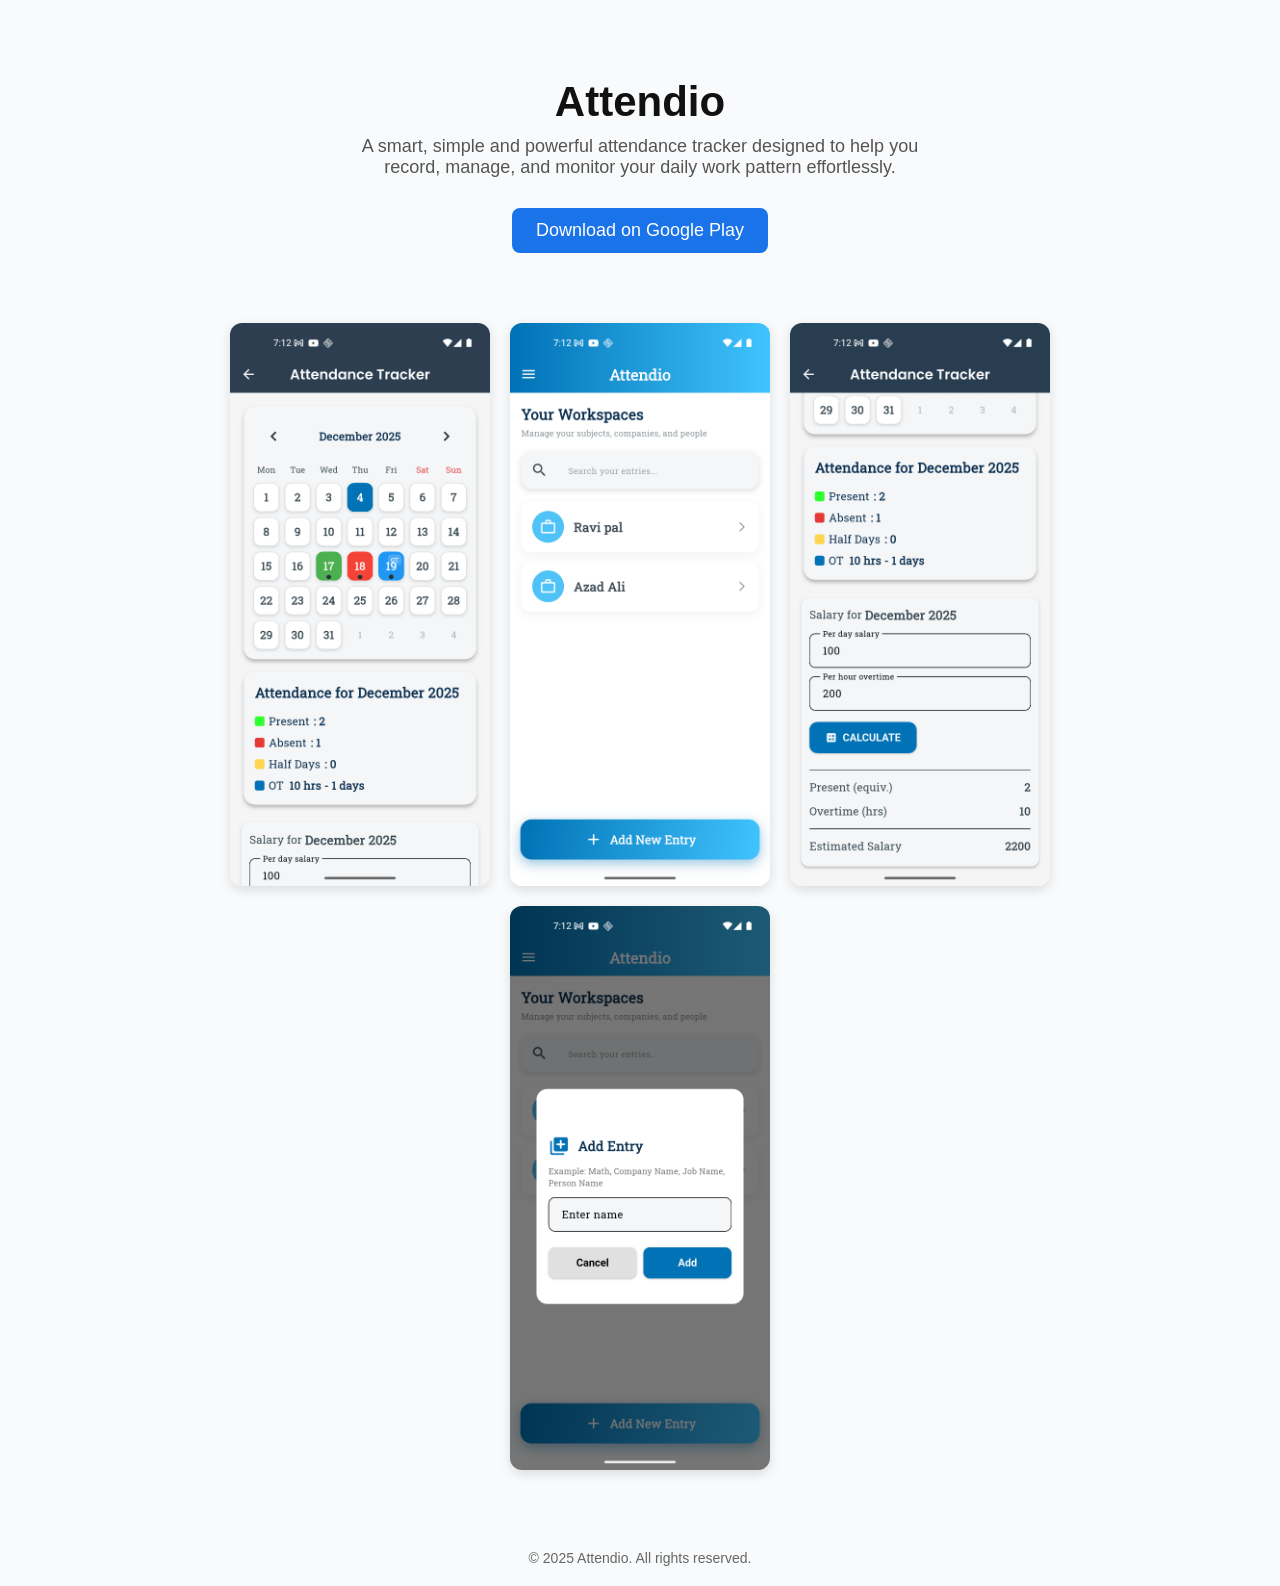
==== index.html @ 4707f64a "changes" ====
<!DOCTYPE html>
<html lang="en">
<head>
    <meta charset="UTF-8" />
    <meta name="viewport" content="width=device-width, initial-scale=1.0" />
    <title>Attendio – Attendance Tracker App</title>
    
    <style>
        body {
            margin: 0;
            font-family: Arial, Helvetica, sans-serif;
            background: #f9fafb;
            color: #111;
        }

        header {
            text-align: center;
            padding: 50px 20px 30px;
        }

        header h1 {
            font-size: 42px;
            margin-bottom: 10px;
        }

        header p {
            font-size: 18px;
            color: #555;
            max-width: 600px;
            margin: 0 auto 30px;
        }

        .download-btn {
            display: inline-block;
            background: #1a73e8;
            color: #fff;
            padding: 12px 24px;
            border-radius: 8px;
            font-size: 18px;
            text-decoration: none;
            transition: 0.2s;
        }

        .download-btn:hover {
            background: #0f5bbb;
        }

        .screenshots {
            display: flex;
            justify-content: center;
            flex-wrap: wrap;
            gap: 20px;
            margin: 40px auto;
            max-width: 1000px;
        }

        .screenshots img {
            width: 260px;
            border-radius: 12px;
            box-shadow: 0 4px 12px rgba(0,0,0,0.12);
            transition: 0.2s;
        }

        .screenshots img:hover {
            transform: scale(1.02);
        }

        footer {
            margin-top: 60px;
            text-align: center;
            padding: 20px;
            font-size: 14px;
            color: #666;
        }
    </style>
</head>
<body>

    <header>
        <h1>Attendio</h1>
        <p>A smart, simple and powerful attendance tracker designed to help you record, manage, and monitor your daily work pattern effortlessly.</p>

        <a class="download-btn" href="https://play.google.com/store/apps/details?id=com.brownfish.attendio" target="_blank">
            Download on Google Play
        </a>
    </header>

    <section class="screenshots">
        <!-- Replace these with your actual images -->
        <img src="screenshot1.png" alt="Attendio Screenshot 1">
        <img src="screenshot2.png" alt="Attendio Screenshot 2">
        <img src="screenshot3.png" alt="Attendio Screenshot 3">
        <img src="screenshot4.png" alt="Attendio Screenshot 4">
    </section>

    <footer>
        © 2025 Attendio. All rights reserved.
    </footer>

</body>
</html>
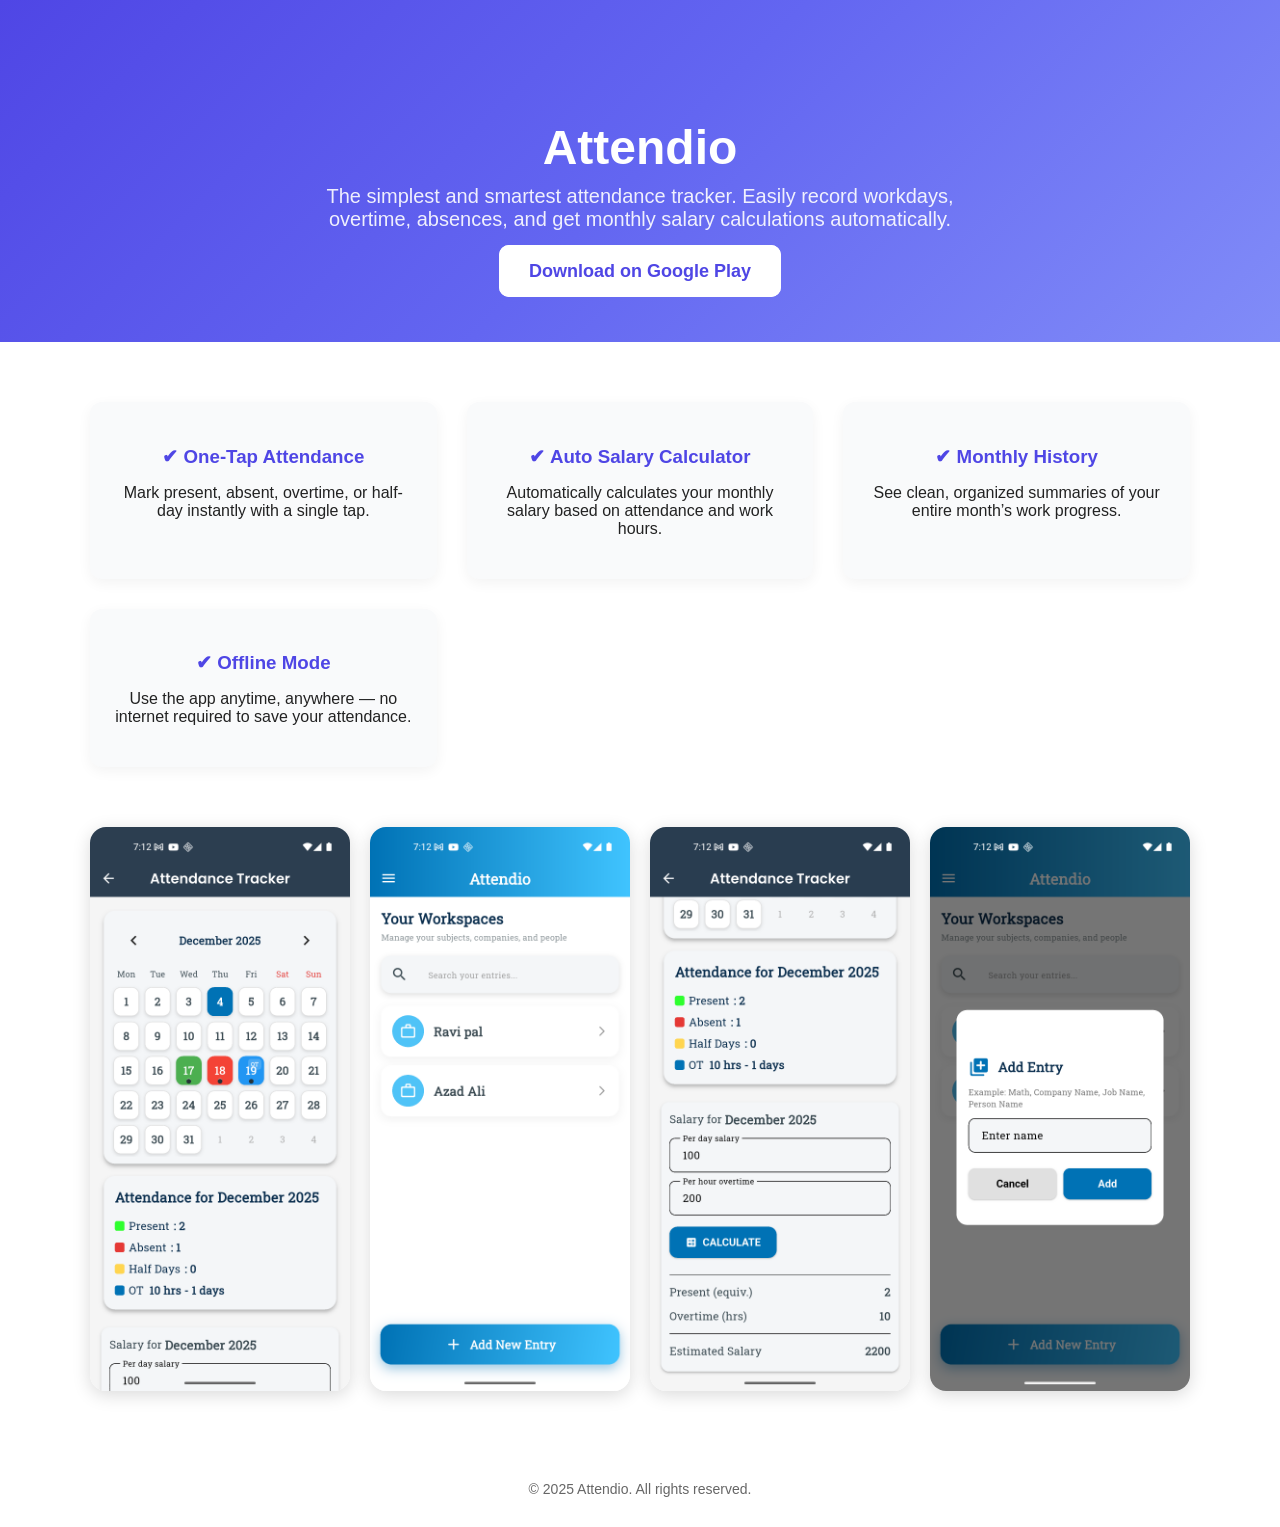
==== commit ef5b4fc9: "changes" ====
--- a/index.html
+++ b/index.html
@@ -1,96 +1,153 @@
 <!DOCTYPE html>
 <html lang="en">
+
 <head>
-    <meta charset="UTF-8" />
-    <meta name="viewport" content="width=device-width, initial-scale=1.0" />
-    <title>Attendio – Attendance Tracker App</title>
-    
+    <meta charset="UTF-8">
+    <meta name="viewport" content="width=device-width, initial-scale=1.0">
+    <title>Attendio – Smart Attendance Tracker App</title>
+
     <style>
         body {
             margin: 0;
-            font-family: Arial, Helvetica, sans-serif;
-            background: #f9fafb;
-            color: #111;
+            font-family: "Inter", Arial, sans-serif;
+            background: #ffffff;
+            color: #222;
         }
 
-        header {
+        /* HERO SECTION */
+        .hero {
             text-align: center;
-            padding: 50px 20px 30px;
+            padding: 80px 20px 60px;
+            background: linear-gradient(135deg, #4f46e5, #6366f1, #818cf8);
+            color: white;
         }
 
-        header h1 {
-            font-size: 42px;
+        .hero h1 {
+            font-size: 48px;
             margin-bottom: 10px;
+            font-weight: 700;
         }
 
-        header p {
-            font-size: 18px;
-            color: #555;
-            max-width: 600px;
+        .hero p {
+            font-size: 20px;
+            max-width: 700px;
             margin: 0 auto 30px;
+            opacity: 0.9;
         }
 
         .download-btn {
-            display: inline-block;
-            background: #1a73e8;
-            color: #fff;
-            padding: 12px 24px;
-            border-radius: 8px;
+            background: white;
+            color: #4f46e5;
+            padding: 14px 28px;
             font-size: 18px;
+            border-radius: 10px;
             text-decoration: none;
+            font-weight: 600;
             transition: 0.2s;
+            border: 2px solid white;
         }
 
         .download-btn:hover {
-            background: #0f5bbb;
+            background: #f8f8ff;
+            transform: scale(1.05);
         }
 
+        /* FEATURES SECTION */
+        .features {
+            max-width: 1100px;
+            margin: 60px auto;
+            padding: 0 20px;
+            display: grid;
+            grid-template-columns: repeat(auto-fit, minmax(280px, 1fr));
+            gap: 30px;
+        }
+
+        .feature-card {
+            background: #f9fafb;
+            padding: 25px;
+            border-radius: 12px;
+            box-shadow: 0 4px 14px rgba(0, 0, 0, 0.05);
+            text-align: center;
+        }
+
+        .feature-card h3 {
+            margin-bottom: 10px;
+            color: #4f46e5;
+        }
+
+        /* SCREENSHOTS */
         .screenshots {
+            max-width: 1100px;
+            margin: 60px auto;
             display: flex;
+            flex-wrap: wrap;
             justify-content: center;
-            flex-wrap: wrap;
             gap: 20px;
-            margin: 40px auto;
-            max-width: 1000px;
+            padding: 0 20px;
         }
 
         .screenshots img {
             width: 260px;
-            border-radius: 12px;
-            box-shadow: 0 4px 12px rgba(0,0,0,0.12);
-            transition: 0.2s;
+            border-radius: 16px;
+            box-shadow: 0 4px 18px rgba(0, 0, 0, 0.15);
+            transition: transform 0.2s;
         }
 
         .screenshots img:hover {
-            transform: scale(1.02);
+            transform: scale(1.04);
         }
 
         footer {
-            margin-top: 60px;
             text-align: center;
-            padding: 20px;
+            padding: 30px;
+            margin-top: 50px;
+            color: #666;
             font-size: 14px;
-            color: #666;
         }
     </style>
 </head>
+
 <body>
 
-    <header>
+    <!-- HERO HEADER -->
+    <section class="hero">
         <h1>Attendio</h1>
-        <p>A smart, simple and powerful attendance tracker designed to help you record, manage, and monitor your daily work pattern effortlessly.</p>
+        <p>The simplest and smartest attendance tracker.  
+           Easily record workdays, overtime, absences, and get monthly salary calculations automatically.</p>
 
-        <a class="download-btn" href="https://play.google.com/store/apps/details?id=com.brownfish.attendio" target="_blank">
+        <a class="download-btn"
+            href="https://play.google.com/store/apps/details?id=com.brownfish.attendio"
+            target="_blank">
             Download on Google Play
         </a>
-    </header>
+    </section>
 
+    <!-- FEATURES -->
+    <section class="features">
+        <div class="feature-card">
+            <h3>✔ One-Tap Attendance</h3>
+            <p>Mark present, absent, overtime, or half-day instantly with a single tap.</p>
+        </div>
+        <div class="feature-card">
+            <h3>✔ Auto Salary Calculator</h3>
+            <p>Automatically calculates your monthly salary based on attendance and work hours.</p>
+        </div>
+        <div class="feature-card">
+            <h3>✔ Monthly History</h3>
+            <p>See clean, organized summaries of your entire month’s work progress.</p>
+        </div>
+        <div class="feature-card">
+            <h3>✔ Offline Mode</h3>
+            <p>Use the app anytime, anywhere — no internet required to save your attendance.</p>
+        </div>
+    </section>
+
+    <!-- SCREENSHOTS -->
     <section class="screenshots">
-        <!-- Replace these with your actual images -->
-        <img src="screenshot1.png" alt="Attendio Screenshot 1">
-        <img src="screenshot2.png" alt="Attendio Screenshot 2">
-        <img src="screenshot3.png" alt="Attendio Screenshot 3">
-        <img src="screenshot4.png" alt="Attendio Screenshot 4">
+        <img src="screenshot1.png" alt="Attendio Screenshot">
+        <img src="screenshot2.png" alt="Attendio Screenshot">
+        <img src="screenshot3.png" alt="Attendio Screenshot">
+        <img src="screenshot4.png" alt="Attendio Screenshot">
     </section>
 
     <footer>
@@ -98,4 +155,5 @@
     </footer>
 
 </body>
+
 </html>
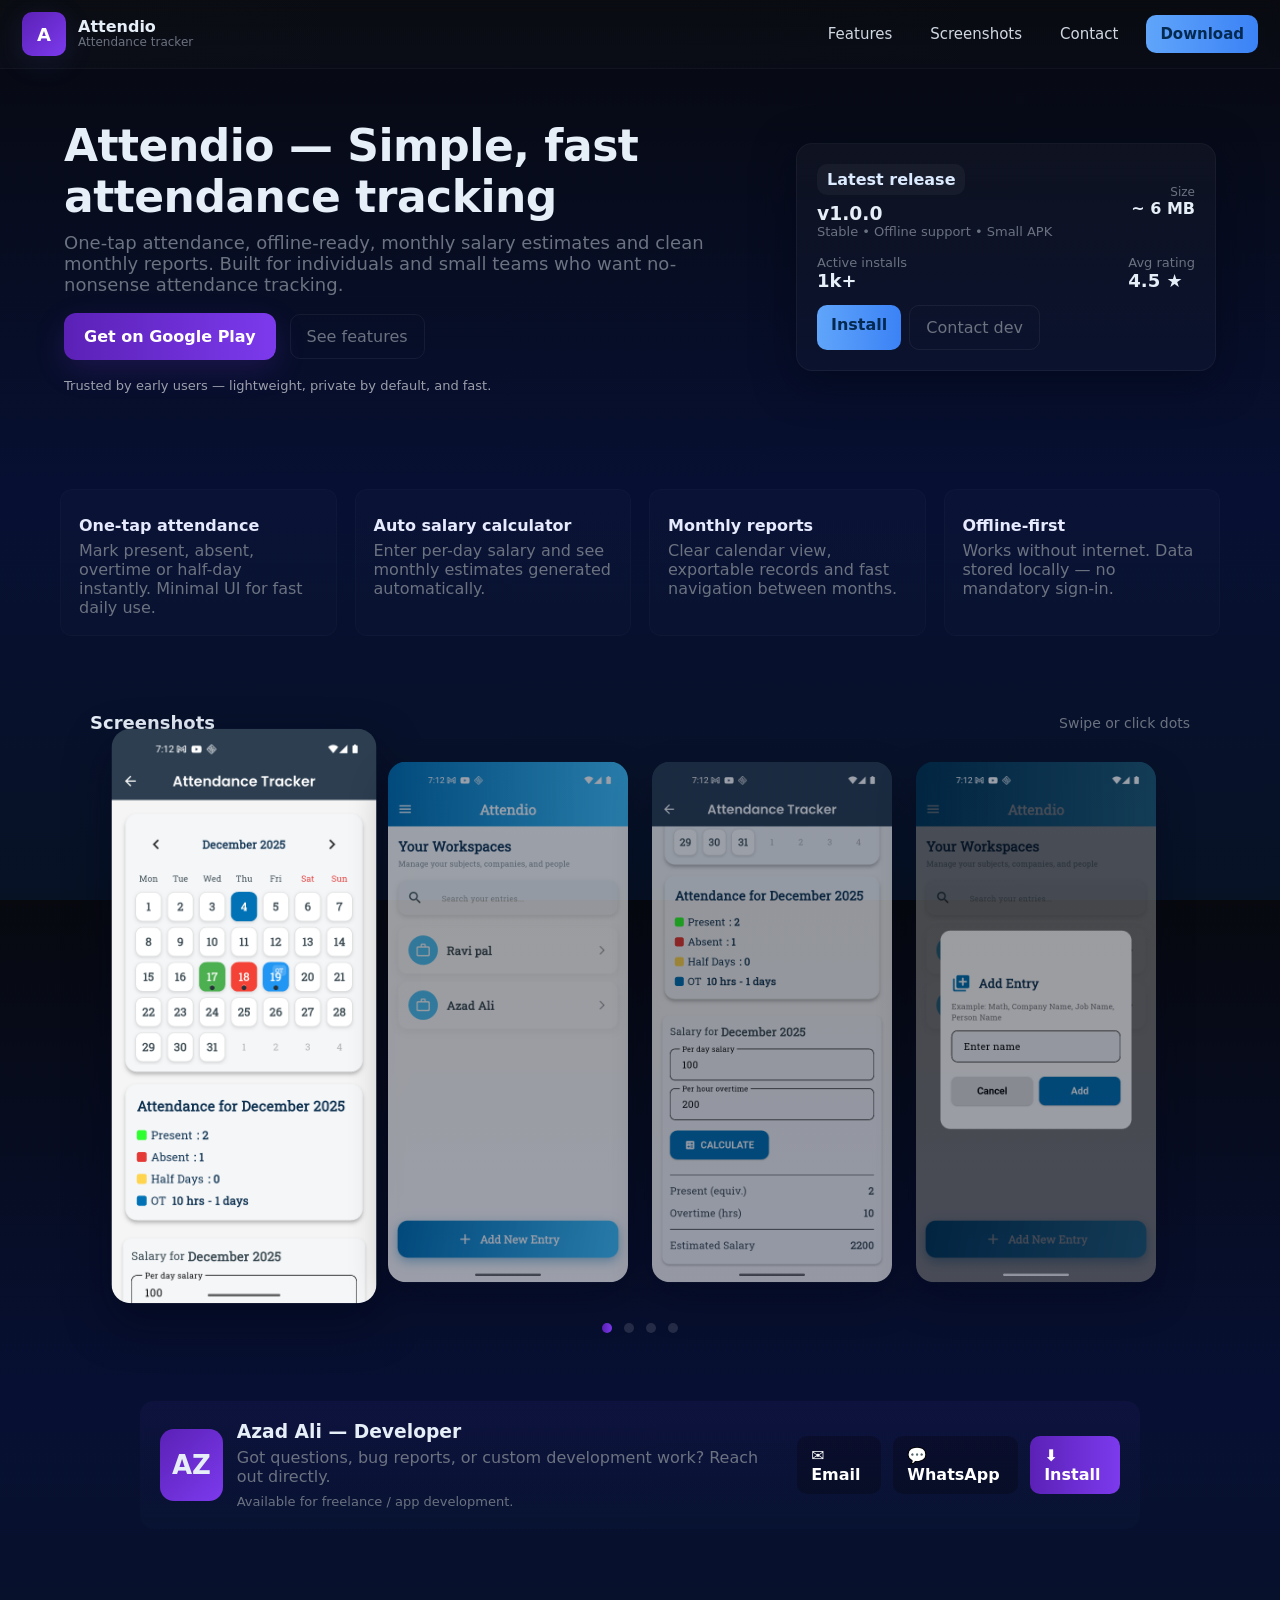
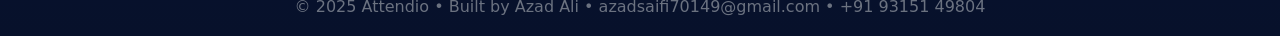
==== commit d75c9d06: "changes" ====
--- a/index.html
+++ b/index.html
@@ -1,159 +1,270 @@
 <!DOCTYPE html>
 <html lang="en">
-
 <head>
-    <meta charset="UTF-8">
-    <meta name="viewport" content="width=device-width, initial-scale=1.0">
-    <title>Attendio – Smart Attendance Tracker App</title>
-
-    <style>
-        body {
-            margin: 0;
-            font-family: "Inter", Arial, sans-serif;
-            background: #ffffff;
-            color: #222;
-        }
-
-        /* HERO SECTION */
-        .hero {
-            text-align: center;
-            padding: 80px 20px 60px;
-            background: linear-gradient(135deg, #4f46e5, #6366f1, #818cf8);
-            color: white;
-        }
-
-        .hero h1 {
-            font-size: 48px;
-            margin-bottom: 10px;
-            font-weight: 700;
-        }
-
-        .hero p {
-            font-size: 20px;
-            max-width: 700px;
-            margin: 0 auto 30px;
-            opacity: 0.9;
-        }
-
-        .download-btn {
-            background: white;
-            color: #4f46e5;
-            padding: 14px 28px;
-            font-size: 18px;
-            border-radius: 10px;
-            text-decoration: none;
-            font-weight: 600;
-            transition: 0.2s;
-            border: 2px solid white;
-        }
-
-        .download-btn:hover {
-            background: #f8f8ff;
-            transform: scale(1.05);
-        }
-
-        /* FEATURES SECTION */
-        .features {
-            max-width: 1100px;
-            margin: 60px auto;
-            padding: 0 20px;
-            display: grid;
-            grid-template-columns: repeat(auto-fit, minmax(280px, 1fr));
-            gap: 30px;
-        }
-
-        .feature-card {
-            background: #f9fafb;
-            padding: 25px;
-            border-radius: 12px;
-            box-shadow: 0 4px 14px rgba(0, 0, 0, 0.05);
-            text-align: center;
-        }
-
-        .feature-card h3 {
-            margin-bottom: 10px;
-            color: #4f46e5;
-        }
-
-        /* SCREENSHOTS */
-        .screenshots {
-            max-width: 1100px;
-            margin: 60px auto;
-            display: flex;
-            flex-wrap: wrap;
-            justify-content: center;
-            gap: 20px;
-            padding: 0 20px;
-        }
-
-        .screenshots img {
-            width: 260px;
-            border-radius: 16px;
-            box-shadow: 0 4px 18px rgba(0, 0, 0, 0.15);
-            transition: transform 0.2s;
-        }
-
-        .screenshots img:hover {
-            transform: scale(1.04);
-        }
-
-        footer {
-            text-align: center;
-            padding: 30px;
-            margin-top: 50px;
-            color: #666;
-            font-size: 14px;
-        }
-    </style>
+<meta charset="utf-8" />
+<meta name="viewport" content="width=device-width,initial-scale=1" />
+<title>Attendio — Smart Attendance Tracker</title>
+<meta name="description" content="Attendio — simple, offline-ready attendance tracker with one-tap marking, auto salary calculator and monthly reports." />
+
+<style>
+  :root{
+    --accent-1: #5b21b6;    /* deep purple */
+    --accent-2: #7c3aed;    /* gradient mid */
+    --accent-3: #60a5fa;    /* blue for buttons */
+    --muted: #6b7280;
+    --card: #ffffff;
+    --bg: #0f172a;
+    --glass: rgba(255,255,255,0.06);
+  }
+  *{box-sizing:border-box}
+  html,body{height:100%;margin:0;font-family:Inter,system-ui,-apple-system,"Helvetica Neue",Arial,sans-serif;background:linear-gradient(180deg,#07090f 0%, #071033 55%, #071225 100%);color:#e6eef8; -webkit-font-smoothing:antialiased}
+  a{color:inherit;text-decoration:none}
+  /* Header */
+  .topbar{
+    position:fixed;left:0;right:0;top:0;z-index:60;
+    display:flex;align-items:center;justify-content:space-between;
+    padding:12px 22px;background:linear-gradient(90deg, rgba(255,255,255,0.02), rgba(255,255,255,0.01));
+    backdrop-filter: blur(6px);
+    border-bottom:1px solid rgba(255,255,255,0.03);
+  }
+  .brand{display:flex;align-items:center;gap:12px}
+  .logo{
+    width:44px;height:44px;border-radius:10px;
+    background:linear-gradient(135deg,var(--accent-1),var(--accent-2));
+    display:flex;align-items:center;justify-content:center;font-weight:700;color:white;font-size:18px;box-shadow:0 6px 30px rgba(99,102,241,0.12)
+  }
+  .brand h3{margin:0;font-size:16px;line-height:1}
+  nav{display:flex;gap:18px;align-items:center}
+  nav a{font-size:15px;color:rgba(230,238,248,0.9);padding:6px 10px;border-radius:8px}
+  nav a:hover{background:rgba(255,255,255,0.03)}
+  .cta{background:linear-gradient(90deg,var(--accent-3),#3b82f6);padding:10px 14px;border-radius:10px;color:#042a52;font-weight:700}
+  /* Hero */
+  .hero{
+    padding:120px 24px 40px;
+    max-width:1200px;margin:0 auto;display:grid;grid-template-columns:1fr 420px;gap:36px;align-items:center;
+  }
+  .hero-left h1{font-size:44px;margin:0 0 10px;letter-spacing:-0.5px}
+  .hero-left p{color:var(--muted);font-size:18px;max-width:640px;margin:0 0 18px}
+  .actions{display:flex;gap:14px;align-items:center;flex-wrap:wrap}
+  .btn-primary{background:linear-gradient(90deg,var(--accent-1),var(--accent-2));padding:14px 20px;border-radius:12px;color:white;font-weight:700;box-shadow:0 10px 30px rgba(124,58,237,0.18);border:0}
+  .btn-ghost{background:transparent;border:1px solid rgba(255,255,255,0.06);padding:12px 16px;border-radius:10px;color:var(--muted)}
+  .small-note{font-size:13px;color:rgba(255,255,255,0.6)}
+  /* Hero right card */
+  .card{
+    background:linear-gradient(180deg, rgba(255,255,255,0.03), rgba(255,255,255,0.02));
+    border-radius:16px;padding:20px;border:1px solid rgba(255,255,255,0.04);
+    box-shadow: 0 10px 40px rgba(2,6,23,0.6);
+  }
+  .badge{display:inline-block;padding:6px 10px;background:rgba(255,255,255,0.04);border-radius:10px;font-weight:700;color:#dbeafe}
+  .stat{display:flex;gap:12px;align-items:center;justify-content:space-between;margin-top:16px}
+  .stat div{font-size:18px}
+  /* features */
+  .features{max-width:1200px;margin:36px auto;padding:20px;display:grid;grid-template-columns:repeat(auto-fit,minmax(220px,1fr));gap:18px}
+  .feature{background:linear-gradient(180deg, rgba(255,255,255,0.016), rgba(255,255,255,0.01));padding:18px;border-radius:12px;border:1px solid rgba(255,255,255,0.02)}
+  .feature h4{margin:8px 0 6px;color: #e6eaff}
+  .feature p{margin:0;color:var(--muted)}
+  /* screenshots carousel */
+  .carousel-wrap{max-width:1200px;margin:30px auto;padding:20px;display:flex;gap:18px;align-items:center;justify-content:center;flex-direction:column}
+  .carousel{display:flex;gap:14px;align-items:center;justify-content:center}
+  .carousel img{width:250px;border-radius:18px;box-shadow:0 18px 40px rgba(2,6,23,0.5);transform-origin:center;transition:transform .28s}
+  .carousel img.center{transform:translateY(-6px) scale(1.06)}
+  .carousel-controls{display:flex;gap:12px;margin-top:12px}
+  .dot{width:10px;height:10px;border-radius:999px;background:rgba(255,255,255,0.12);cursor:pointer}
+  .dot.active{background:linear-gradient(90deg,var(--accent-1),var(--accent-2))}
+  /* contact and footer */
+  .contact{max-width:1000px;margin:48px auto;padding:20px;background:linear-gradient(180deg, rgba(124,58,237,0.06), rgba(96,165,250,0.02));border-radius:14px;display:flex;gap:20px;align-items:center;justify-content:space-between}
+  .contact .left{display:flex;gap:14px;align-items:center}
+  .avatar{width:72px;height:72px;border-radius:14px;background:linear-gradient(135deg,var(--accent-1),var(--accent-2));display:flex;align-items:center;justify-content:center;font-size:26px;font-weight:700}
+  .contact .info h3{margin:0 0 6px}
+  .contact .info p{margin:0;color:var(--muted)}
+  .contact .links{display:flex;gap:12px}
+  .contact a{padding:10px 14px;border-radius:10px;background:rgba(0,0,0,0.25);color:#fff;font-weight:600}
+  footer{max-width:1200px;margin:40px auto 80px;padding:20px;text-align:center;color:var(--muted)}
+  /* responsive */
+  @media (max-width:920px){
+    .hero{grid-template-columns:1fr; padding-top:110px}
+    .carousel img{width:180px}
+  }
+  @media (max-width:520px){
+    .logo{width:40px;height:40px;font-size:16px}
+    .hero-left h1{font-size:30px}
+    .carousel img{width:150px}
+    nav{display:none}
+  }
+
+  /* subtle entrance animations */
+  .fade-up{opacity:0;transform:translateY(10px);animation:fadeUp .7s forwards}
+  @keyframes fadeUp{to{opacity:1;transform:none}}
+</style>
 </head>
-
 <body>
 
-    <!-- HERO HEADER -->
-    <section class="hero">
-        <h1>Attendio</h1>
-        <p>The simplest and smartest attendance tracker.  
-           Easily record workdays, overtime, absences, and get monthly salary calculations automatically.</p>
-
-        <a class="download-btn"
-            href="https://play.google.com/store/apps/details?id=com.brownfish.attendio"
-            target="_blank">
-            Download on Google Play
-        </a>
-    </section>
-
-    <!-- FEATURES -->
-    <section class="features">
-        <div class="feature-card">
-            <h3>✔ One-Tap Attendance</h3>
-            <p>Mark present, absent, overtime, or half-day instantly with a single tap.</p>
-        </div>
-        <div class="feature-card">
-            <h3>✔ Auto Salary Calculator</h3>
-            <p>Automatically calculates your monthly salary based on attendance and work hours.</p>
-        </div>
-        <div class="feature-card">
-            <h3>✔ Monthly History</h3>
-            <p>See clean, organized summaries of your entire month’s work progress.</p>
-        </div>
-        <div class="feature-card">
-            <h3>✔ Offline Mode</h3>
-            <p>Use the app anytime, anywhere — no internet required to save your attendance.</p>
-        </div>
-    </section>
-
-    <!-- SCREENSHOTS -->
-    <section class="screenshots">
-        <img src="screenshot1.png" alt="Attendio Screenshot">
-        <img src="screenshot2.png" alt="Attendio Screenshot">
-        <img src="screenshot3.png" alt="Attendio Screenshot">
-        <img src="screenshot4.png" alt="Attendio Screenshot">
-    </section>
-
-    <footer>
-        © 2025 Attendio. All rights reserved.
-    </footer>
+<!-- Top nav -->
+<header class="topbar">
+  <div class="brand">
+    <div class="logo">A</div>
+    <div>
+      <h3 style="margin:0">Attendio</h3>
+      <div style="font-size:12px;color:var(--muted)">Attendance tracker</div>
+    </div>
+  </div>
+
+  <nav>
+    <a href="#features">Features</a>
+    <a href="#screenshots">Screenshots</a>
+    <a href="#contact">Contact</a>
+    <a class="cta" href="https://play.google.com/store/apps/details?id=com.brownfish.attendio" target="_blank">Download</a>
+  </nav>
+</header>
+
+<!-- HERO -->
+<main>
+  <section class="hero">
+    <div class="hero-left fade-up" style="animation-delay:0.05s">
+      <h1>Attendio — Simple, fast attendance tracking</h1>
+      <p>One-tap attendance, offline-ready, monthly salary estimates and clean monthly reports. Built for individuals and small teams who want no-nonsense attendance tracking.</p>
+
+      <div class="actions">
+        <a class="btn-primary" href="https://play.google.com/store/apps/details?id=com.brownfish.attendio" target="_blank">Get on Google Play</a>
+        <a class="btn-ghost" href="#features">See features</a>
+      </div>
+
+      <div style="margin-top:18px" class="small-note">Trusted by early users — lightweight, private by default, and fast.</div>
+    </div>
+
+    <aside class="card fade-up" style="animation-delay:0.12s">
+      <div style="display:flex;justify-content:space-between;align-items:center">
+        <div>
+          <div class="badge">Latest release</div>
+          <h3 style="margin:8px 0 0">v1.0.0</h3>
+          <div style="color:var(--muted);font-size:13px">Stable • Offline support • Small APK</div>
+        </div>
+        <div style="text-align:right">
+          <div style="font-size:12px;color:var(--muted)">Size</div>
+          <div style="font-weight:700">~ 6 MB</div>
+        </div>
+      </div>
+
+      <div class="stat">
+        <div>
+          <div style="font-size:13px;color:var(--muted)">Active installs</div>
+          <div style="font-weight:800;font-size:18px">1k+</div>
+        </div>
+        <div>
+          <div style="font-size:13px;color:var(--muted)">Avg rating</div>
+          <div style="font-weight:800;font-size:18px">4.5 ★</div>
+        </div>
+      </div>
+
+      <div style="margin-top:14px;display:flex;gap:8px">
+        <a class="cta" href="https://play.google.com/store/apps/details?id=com.brownfish.attendio" target="_blank">Install</a>
+        <a class="btn-ghost" href="#contact">Contact dev</a>
+      </div>
+    </aside>
+  </section>
+
+  <!-- FEATURES -->
+  <section id="features" class="features fade-up" style="animation-delay:0.18s">
+    <div class="feature">
+      <h4>One-tap attendance</h4>
+      <p>Mark present, absent, overtime or half-day instantly. Minimal UI for fast daily use.</p>
+    </div>
+    <div class="feature">
+      <h4>Auto salary calculator</h4>
+      <p>Enter per-day salary and see monthly estimates generated automatically.</p>
+    </div>
+    <div class="feature">
+      <h4>Monthly reports</h4>
+      <p>Clear calendar view, exportable records and fast navigation between months.</p>
+    </div>
+    <div class="feature">
+      <h4>Offline-first</h4>
+      <p>Works without internet. Data stored locally — no mandatory sign-in.</p>
+    </div>
+  </section>
+
+  <!-- SCREENSHOT CAROUSEL -->
+  <section id="screenshots" class="carousel-wrap fade-up" style="animation-delay:0.24s">
+    <div style="max-width:1100px;width:100%;display:flex;align-items:center;justify-content:space-between;gap:12px">
+      <div style="font-weight:700;font-size:18px">Screenshots</div>
+      <div style="color:var(--muted);font-size:14px">Swipe or click dots</div>
+    </div>
+
+    <div class="carousel" id="carousel">
+      <img id="s0" src="screenshot1.png" alt="s1" class="center">
+      <img id="s1" src="screenshot2.png" alt="s2">
+      <img id="s2" src="screenshot3.png" alt="s3">
+      <img id="s3" src="screenshot4.png" alt="s4">
+    </div>
+
+    <div class="carousel-controls" id="dots">
+      <div class="dot active" data-i="0"></div>
+      <div class="dot" data-i="1"></div>
+      <div class="dot" data-i="2"></div>
+      <div class="dot" data-i="3"></div>
+    </div>
+  </section>
+
+  <!-- CONTACT -->
+  <section id="contact" class="contact fade-up" style="animation-delay:0.28s">
+    <div class="left">
+      <div class="avatar">AZ</div>
+      <div class="info">
+        <h3>Azad Ali — Developer</h3>
+        <p>Got questions, bug reports, or custom development work? Reach out directly.</p>
+        <div style="margin-top:8px;color:var(--muted);font-size:13px">Available for freelance / app development.</div>
+      </div>
+    </div>
+
+    <div class="links">
+      <a href="mailto:azadsaifi70149@gmail.com" title="Email">✉️ Email</a>
+      <a href="https://wa.me/919315149804" target="_blank" title="WhatsApp">💬 WhatsApp</a>
+      <a href="https://play.google.com/store/apps/details?id=com.brownfish.attendio" target="_blank" title="Play Store" style="background:linear-gradient(90deg,var(--accent-1),var(--accent-2));">⬇️ Install</a>
+    </div>
+  </section>
+
+  <footer>
+    © 2025 Attendio • Built by Azad Ali • <a href="mailto:azadsaifi70149@gmail.com">azadsaifi70149@gmail.com</a> • <a href="https://wa.me/919315149804" target="_blank">+91 93151 49804</a>
+  </footer>
+</main>
+
+<script>
+  // small carousel logic
+  (function(){
+    const imgs = Array.from(document.querySelectorAll('#carousel img'));
+    const dots = Array.from(document.querySelectorAll('.dot'));
+    let i = 0;
+    function show(idx){
+      imgs.forEach((el, k) => {
+        el.classList.remove('center');
+        el.style.opacity = (k===idx? '1' : '0.6');
+        el.style.transform = (k===idx? 'translateY(-6px) scale(1.06)' : 'translateY(0) scale(0.96)');
+      });
+      dots.forEach(d=>d.classList.remove('active'));
+      dots[idx].classList.add('active');
+      i = idx;
+    }
+    dots.forEach(d=>d.addEventListener('click', ()=>show(Number(d.dataset.i))));
+    // auto-rotate
+    let t = setInterval(()=> show((i+1) % imgs.length), 3500);
+    // pause on hover
+    const wrap = document.getElementById('carousel');
+    wrap.addEventListener('mouseenter', ()=> clearInterval(t));
+    wrap.addEventListener('mouseleave', ()=> t = setInterval(()=> show((i+1) % imgs.length), 3500));
+    // touch support for swipe
+    let startX = null;
+    wrap.addEventListener('touchstart', e => startX = e.touches[0].clientX);
+    wrap.addEventListener('touchend', e => {
+      if (!startX) return;
+      let diff = startX - e.changedTouches[0].clientX;
+      if (diff > 40) show((i+1)%imgs.length);
+      else if (diff < -40) show((i-1+imgs.length)%imgs.length);
+      startX = null;
+    });
+    // initial
+    show(0);
+  })();
+</script>
 
 </body>
-
 </html>
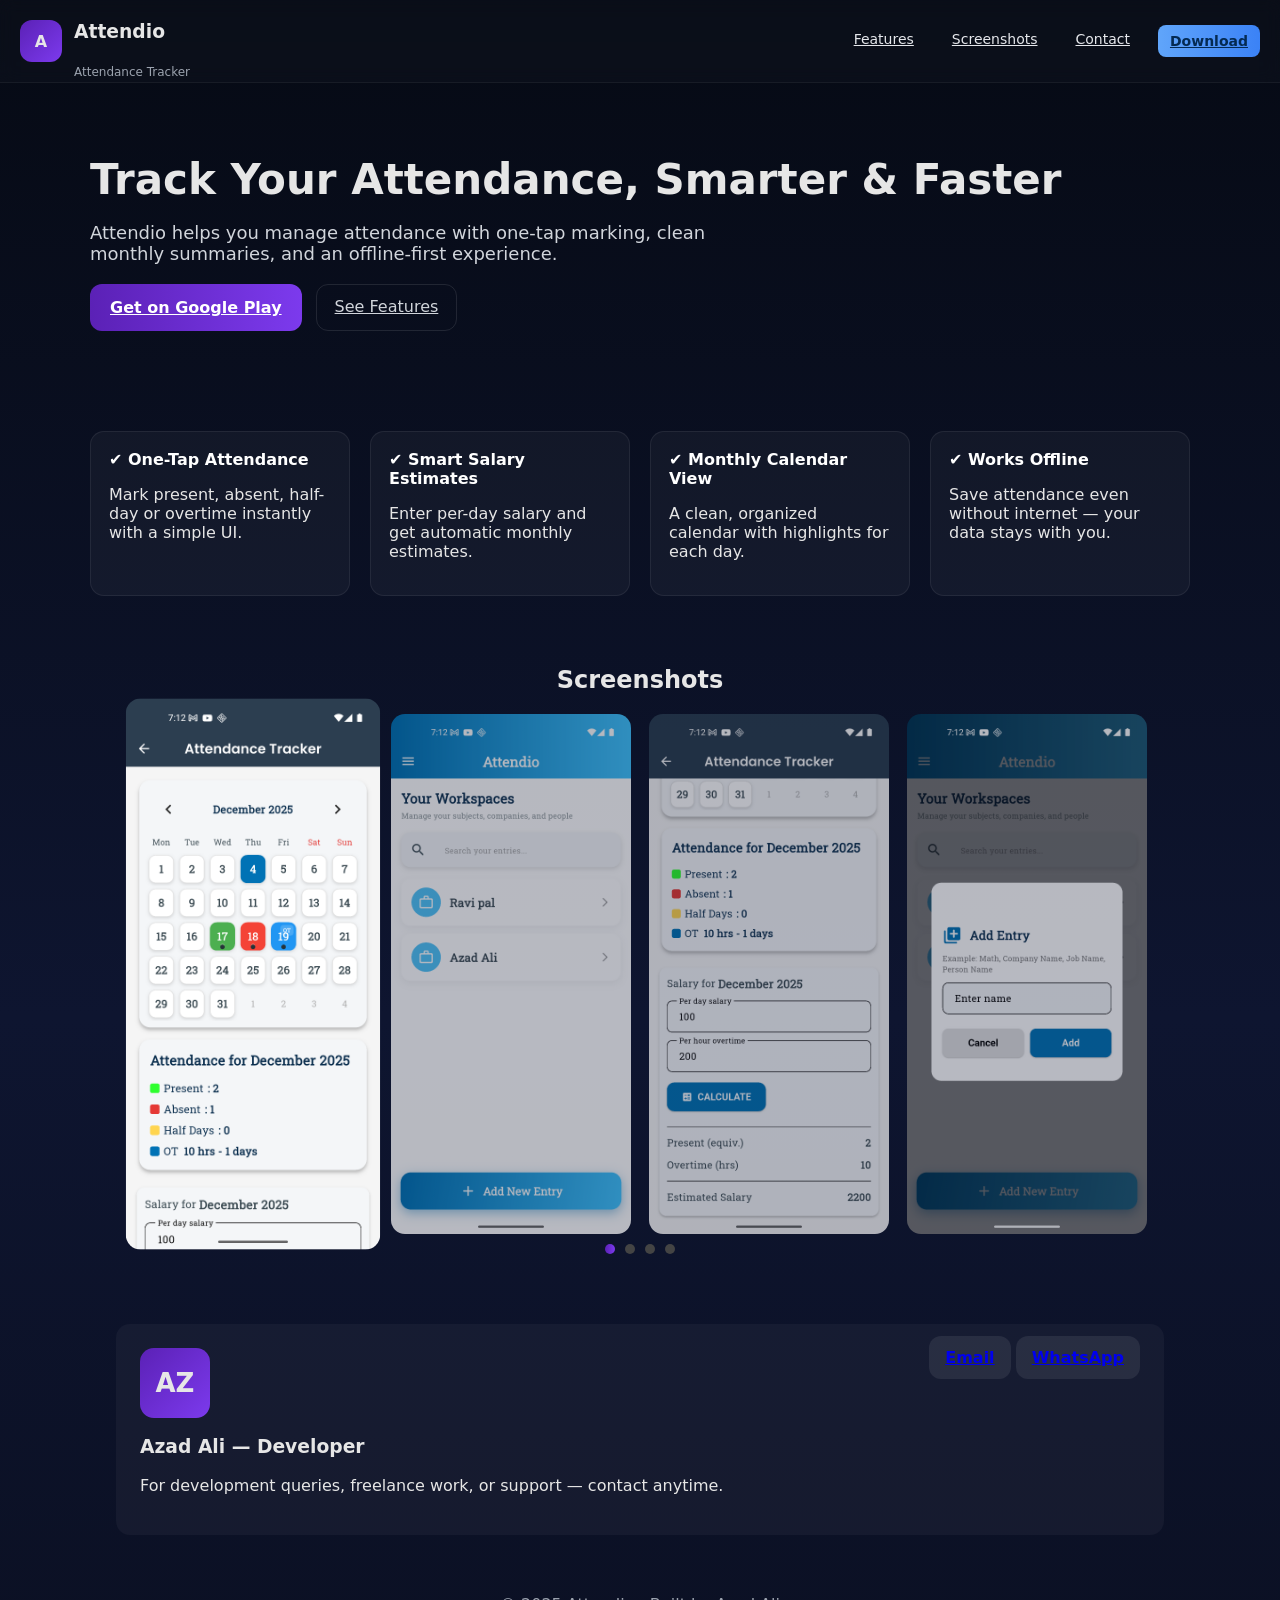
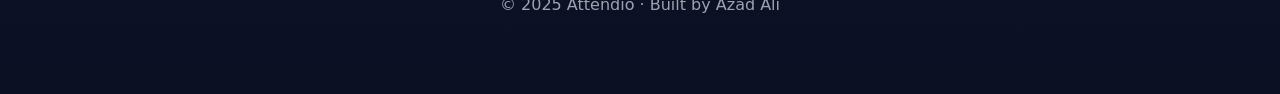
==== commit f269c8b7: "changes" ====
--- a/index.html
+++ b/index.html
@@ -1,200 +1,80 @@
 <!DOCTYPE html>
 <html lang="en">
+
 <head>
-<meta charset="utf-8" />
-<meta name="viewport" content="width=device-width,initial-scale=1" />
-<title>Attendio — Smart Attendance Tracker</title>
-<meta name="description" content="Attendio — simple, offline-ready attendance tracker with one-tap marking, auto salary calculator and monthly reports." />
+  <meta charset="UTF-8">
+  <meta name="viewport" content="width=device-width, initial-scale=1.0">
+  <title>Attendio — Smart Attendance Tracker</title>
+  <link rel="stylesheet" href="style.css">
+</head>
 
-<style>
-  :root{
-    --accent-1: #5b21b6;    /* deep purple */
-    --accent-2: #7c3aed;    /* gradient mid */
-    --accent-3: #60a5fa;    /* blue for buttons */
-    --muted: #6b7280;
-    --card: #ffffff;
-    --bg: #0f172a;
-    --glass: rgba(255,255,255,0.06);
-  }
-  *{box-sizing:border-box}
-  html,body{height:100%;margin:0;font-family:Inter,system-ui,-apple-system,"Helvetica Neue",Arial,sans-serif;background:linear-gradient(180deg,#07090f 0%, #071033 55%, #071225 100%);color:#e6eef8; -webkit-font-smoothing:antialiased}
-  a{color:inherit;text-decoration:none}
-  /* Header */
-  .topbar{
-    position:fixed;left:0;right:0;top:0;z-index:60;
-    display:flex;align-items:center;justify-content:space-between;
-    padding:12px 22px;background:linear-gradient(90deg, rgba(255,255,255,0.02), rgba(255,255,255,0.01));
-    backdrop-filter: blur(6px);
-    border-bottom:1px solid rgba(255,255,255,0.03);
-  }
-  .brand{display:flex;align-items:center;gap:12px}
-  .logo{
-    width:44px;height:44px;border-radius:10px;
-    background:linear-gradient(135deg,var(--accent-1),var(--accent-2));
-    display:flex;align-items:center;justify-content:center;font-weight:700;color:white;font-size:18px;box-shadow:0 6px 30px rgba(99,102,241,0.12)
-  }
-  .brand h3{margin:0;font-size:16px;line-height:1}
-  nav{display:flex;gap:18px;align-items:center}
-  nav a{font-size:15px;color:rgba(230,238,248,0.9);padding:6px 10px;border-radius:8px}
-  nav a:hover{background:rgba(255,255,255,0.03)}
-  .cta{background:linear-gradient(90deg,var(--accent-3),#3b82f6);padding:10px 14px;border-radius:10px;color:#042a52;font-weight:700}
-  /* Hero */
-  .hero{
-    padding:120px 24px 40px;
-    max-width:1200px;margin:0 auto;display:grid;grid-template-columns:1fr 420px;gap:36px;align-items:center;
-  }
-  .hero-left h1{font-size:44px;margin:0 0 10px;letter-spacing:-0.5px}
-  .hero-left p{color:var(--muted);font-size:18px;max-width:640px;margin:0 0 18px}
-  .actions{display:flex;gap:14px;align-items:center;flex-wrap:wrap}
-  .btn-primary{background:linear-gradient(90deg,var(--accent-1),var(--accent-2));padding:14px 20px;border-radius:12px;color:white;font-weight:700;box-shadow:0 10px 30px rgba(124,58,237,0.18);border:0}
-  .btn-ghost{background:transparent;border:1px solid rgba(255,255,255,0.06);padding:12px 16px;border-radius:10px;color:var(--muted)}
-  .small-note{font-size:13px;color:rgba(255,255,255,0.6)}
-  /* Hero right card */
-  .card{
-    background:linear-gradient(180deg, rgba(255,255,255,0.03), rgba(255,255,255,0.02));
-    border-radius:16px;padding:20px;border:1px solid rgba(255,255,255,0.04);
-    box-shadow: 0 10px 40px rgba(2,6,23,0.6);
-  }
-  .badge{display:inline-block;padding:6px 10px;background:rgba(255,255,255,0.04);border-radius:10px;font-weight:700;color:#dbeafe}
-  .stat{display:flex;gap:12px;align-items:center;justify-content:space-between;margin-top:16px}
-  .stat div{font-size:18px}
-  /* features */
-  .features{max-width:1200px;margin:36px auto;padding:20px;display:grid;grid-template-columns:repeat(auto-fit,minmax(220px,1fr));gap:18px}
-  .feature{background:linear-gradient(180deg, rgba(255,255,255,0.016), rgba(255,255,255,0.01));padding:18px;border-radius:12px;border:1px solid rgba(255,255,255,0.02)}
-  .feature h4{margin:8px 0 6px;color: #e6eaff}
-  .feature p{margin:0;color:var(--muted)}
-  /* screenshots carousel */
-  .carousel-wrap{max-width:1200px;margin:30px auto;padding:20px;display:flex;gap:18px;align-items:center;justify-content:center;flex-direction:column}
-  .carousel{display:flex;gap:14px;align-items:center;justify-content:center}
-  .carousel img{width:250px;border-radius:18px;box-shadow:0 18px 40px rgba(2,6,23,0.5);transform-origin:center;transition:transform .28s}
-  .carousel img.center{transform:translateY(-6px) scale(1.06)}
-  .carousel-controls{display:flex;gap:12px;margin-top:12px}
-  .dot{width:10px;height:10px;border-radius:999px;background:rgba(255,255,255,0.12);cursor:pointer}
-  .dot.active{background:linear-gradient(90deg,var(--accent-1),var(--accent-2))}
-  /* contact and footer */
-  .contact{max-width:1000px;margin:48px auto;padding:20px;background:linear-gradient(180deg, rgba(124,58,237,0.06), rgba(96,165,250,0.02));border-radius:14px;display:flex;gap:20px;align-items:center;justify-content:space-between}
-  .contact .left{display:flex;gap:14px;align-items:center}
-  .avatar{width:72px;height:72px;border-radius:14px;background:linear-gradient(135deg,var(--accent-1),var(--accent-2));display:flex;align-items:center;justify-content:center;font-size:26px;font-weight:700}
-  .contact .info h3{margin:0 0 6px}
-  .contact .info p{margin:0;color:var(--muted)}
-  .contact .links{display:flex;gap:12px}
-  .contact a{padding:10px 14px;border-radius:10px;background:rgba(0,0,0,0.25);color:#fff;font-weight:600}
-  footer{max-width:1200px;margin:40px auto 80px;padding:20px;text-align:center;color:var(--muted)}
-  /* responsive */
-  @media (max-width:920px){
-    .hero{grid-template-columns:1fr; padding-top:110px}
-    .carousel img{width:180px}
-  }
-  @media (max-width:520px){
-    .logo{width:40px;height:40px;font-size:16px}
-    .hero-left h1{font-size:30px}
-    .carousel img{width:150px}
-    nav{display:none}
-  }
-
-  /* subtle entrance animations */
-  .fade-up{opacity:0;transform:translateY(10px);animation:fadeUp .7s forwards}
-  @keyframes fadeUp{to{opacity:1;transform:none}}
-</style>
-</head>
 <body>
 
-<!-- Top nav -->
-<header class="topbar">
-  <div class="brand">
-    <div class="logo">A</div>
-    <div>
-      <h3 style="margin:0">Attendio</h3>
-      <div style="font-size:12px;color:var(--muted)">Attendance tracker</div>
+  <!-- Sticky Header -->
+  <header class="topbar">
+    <div class="brand">
+      <div class="logo">A</div>
+      <div>
+        <h3>Attendio</h3>
+        <span class="tagline">Attendance Tracker</span>
+      </div>
     </div>
-  </div>
 
-  <nav>
-    <a href="#features">Features</a>
-    <a href="#screenshots">Screenshots</a>
-    <a href="#contact">Contact</a>
-    <a class="cta" href="https://play.google.com/store/apps/details?id=com.brownfish.attendio" target="_blank">Download</a>
-  </nav>
-</header>
+    <nav>
+      <a href="#features">Features</a>
+      <a href="#screenshots">Screenshots</a>
+      <a href="#contact">Contact</a>
+      <a class="cta" href="https://play.google.com/store/apps/details?id=com.brownfish.attendio" target="_blank">Download</a>
+    </nav>
+  </header>
 
-<!-- HERO -->
-<main>
+  <!-- HERO SECTION -->
   <section class="hero">
-    <div class="hero-left fade-up" style="animation-delay:0.05s">
-      <h1>Attendio — Simple, fast attendance tracking</h1>
-      <p>One-tap attendance, offline-ready, monthly salary estimates and clean monthly reports. Built for individuals and small teams who want no-nonsense attendance tracking.</p>
+    <div class="hero-left fade-up">
+      <h1>Track Your Attendance, Smarter & Faster</h1>
+      <p>Attendio helps you manage attendance with one-tap marking, clean monthly summaries, and an offline-first experience.</p>
 
       <div class="actions">
-        <a class="btn-primary" href="https://play.google.com/store/apps/details?id=com.brownfish.attendio" target="_blank">Get on Google Play</a>
-        <a class="btn-ghost" href="#features">See features</a>
+        <a class="btn-primary" href="https://play.google.com/store/apps/details?id=com.brownfish.attendio" target="_blank">
+          Get on Google Play
+        </a>
+        <a class="btn-ghost" href="#features">See Features</a>
       </div>
-
-      <div style="margin-top:18px" class="small-note">Trusted by early users — lightweight, private by default, and fast.</div>
     </div>
-
-    <aside class="card fade-up" style="animation-delay:0.12s">
-      <div style="display:flex;justify-content:space-between;align-items:center">
-        <div>
-          <div class="badge">Latest release</div>
-          <h3 style="margin:8px 0 0">v1.0.0</h3>
-          <div style="color:var(--muted);font-size:13px">Stable • Offline support • Small APK</div>
-        </div>
-        <div style="text-align:right">
-          <div style="font-size:12px;color:var(--muted)">Size</div>
-          <div style="font-weight:700">~ 6 MB</div>
-        </div>
-      </div>
-
-      <div class="stat">
-        <div>
-          <div style="font-size:13px;color:var(--muted)">Active installs</div>
-          <div style="font-weight:800;font-size:18px">1k+</div>
-        </div>
-        <div>
-          <div style="font-size:13px;color:var(--muted)">Avg rating</div>
-          <div style="font-weight:800;font-size:18px">4.5 ★</div>
-        </div>
-      </div>
-
-      <div style="margin-top:14px;display:flex;gap:8px">
-        <a class="cta" href="https://play.google.com/store/apps/details?id=com.brownfish.attendio" target="_blank">Install</a>
-        <a class="btn-ghost" href="#contact">Contact dev</a>
-      </div>
-    </aside>
   </section>
 
   <!-- FEATURES -->
-  <section id="features" class="features fade-up" style="animation-delay:0.18s">
+  <section id="features" class="features fade-up">
     <div class="feature">
-      <h4>One-tap attendance</h4>
-      <p>Mark present, absent, overtime or half-day instantly. Minimal UI for fast daily use.</p>
+      <h4>✔ One-Tap Attendance</h4>
+      <p>Mark present, absent, half-day or overtime instantly with a simple UI.</p>
     </div>
+
     <div class="feature">
-      <h4>Auto salary calculator</h4>
-      <p>Enter per-day salary and see monthly estimates generated automatically.</p>
+      <h4>✔ Smart Salary Estimates</h4>
+      <p>Enter per-day salary and get automatic monthly estimates.</p>
     </div>
+
     <div class="feature">
-      <h4>Monthly reports</h4>
-      <p>Clear calendar view, exportable records and fast navigation between months.</p>
+      <h4>✔ Monthly Calendar View</h4>
+      <p>A clean, organized calendar with highlights for each day.</p>
     </div>
+
     <div class="feature">
-      <h4>Offline-first</h4>
-      <p>Works without internet. Data stored locally — no mandatory sign-in.</p>
+      <h4>✔ Works Offline</h4>
+      <p>Save attendance even without internet — your data stays with you.</p>
     </div>
   </section>
 
-  <!-- SCREENSHOT CAROUSEL -->
-  <section id="screenshots" class="carousel-wrap fade-up" style="animation-delay:0.24s">
-    <div style="max-width:1100px;width:100%;display:flex;align-items:center;justify-content:space-between;gap:12px">
-      <div style="font-weight:700;font-size:18px">Screenshots</div>
-      <div style="color:var(--muted);font-size:14px">Swipe or click dots</div>
-    </div>
+  <!-- SCREENSHOTS -->
+  <section id="screenshots" class="carousel-wrap fade-up">
+    <h2>Screenshots</h2>
 
     <div class="carousel" id="carousel">
-      <img id="s0" src="screenshot1.png" alt="s1" class="center">
-      <img id="s1" src="screenshot2.png" alt="s2">
-      <img id="s2" src="screenshot3.png" alt="s3">
-      <img id="s3" src="screenshot4.png" alt="s4">
+      <img src="screenshot1.png" class="center">
+      <img src="screenshot2.png">
+      <img src="screenshot3.png">
+      <img src="screenshot4.png">
     </div>
 
     <div class="carousel-controls" id="dots">
@@ -205,66 +85,27 @@
     </div>
   </section>
 
-  <!-- CONTACT -->
-  <section id="contact" class="contact fade-up" style="animation-delay:0.28s">
+  <!-- CONTACT SECTION -->
+  <section id="contact" class="contact fade-up">
     <div class="left">
       <div class="avatar">AZ</div>
+
       <div class="info">
         <h3>Azad Ali — Developer</h3>
-        <p>Got questions, bug reports, or custom development work? Reach out directly.</p>
-        <div style="margin-top:8px;color:var(--muted);font-size:13px">Available for freelance / app development.</div>
+        <p>For development queries, freelance work, or support — contact anytime.</p>
       </div>
     </div>
 
     <div class="links">
-      <a href="mailto:azadsaifi70149@gmail.com" title="Email">✉️ Email</a>
-      <a href="https://wa.me/919315149804" target="_blank" title="WhatsApp">💬 WhatsApp</a>
-      <a href="https://play.google.com/store/apps/details?id=com.brownfish.attendio" target="_blank" title="Play Store" style="background:linear-gradient(90deg,var(--accent-1),var(--accent-2));">⬇️ Install</a>
+      <a href="mailto:azadsaifi70149@gmail.com">Email</a>
+      <a href="https://wa.me/919315149804" target="_blank">WhatsApp</a>
     </div>
   </section>
 
   <footer>
-    © 2025 Attendio • Built by Azad Ali • <a href="mailto:azadsaifi70149@gmail.com">azadsaifi70149@gmail.com</a> • <a href="https://wa.me/919315149804" target="_blank">+91 93151 49804</a>
+    © 2025 Attendio · Built by Azad Ali  
   </footer>
-</main>
 
-<script>
-  // small carousel logic
-  (function(){
-    const imgs = Array.from(document.querySelectorAll('#carousel img'));
-    const dots = Array.from(document.querySelectorAll('.dot'));
-    let i = 0;
-    function show(idx){
-      imgs.forEach((el, k) => {
-        el.classList.remove('center');
-        el.style.opacity = (k===idx? '1' : '0.6');
-        el.style.transform = (k===idx? 'translateY(-6px) scale(1.06)' : 'translateY(0) scale(0.96)');
-      });
-      dots.forEach(d=>d.classList.remove('active'));
-      dots[idx].classList.add('active');
-      i = idx;
-    }
-    dots.forEach(d=>d.addEventListener('click', ()=>show(Number(d.dataset.i))));
-    // auto-rotate
-    let t = setInterval(()=> show((i+1) % imgs.length), 3500);
-    // pause on hover
-    const wrap = document.getElementById('carousel');
-    wrap.addEventListener('mouseenter', ()=> clearInterval(t));
-    wrap.addEventListener('mouseleave', ()=> t = setInterval(()=> show((i+1) % imgs.length), 3500));
-    // touch support for swipe
-    let startX = null;
-    wrap.addEventListener('touchstart', e => startX = e.touches[0].clientX);
-    wrap.addEventListener('touchend', e => {
-      if (!startX) return;
-      let diff = startX - e.changedTouches[0].clientX;
-      if (diff > 40) show((i+1)%imgs.length);
-      else if (diff < -40) show((i-1+imgs.length)%imgs.length);
-      startX = null;
-    });
-    // initial
-    show(0);
-  })();
-</script>
-
+  <script src="script.js"></script>
 </body>
 </html>
--- a/style.css
+++ b/style.css
@@ -0,0 +1,217 @@
+:root{
+  --accent1:#5b21b6;
+  --accent2:#7c3aed;
+  --accent3:#60a5fa;
+  --muted:#9ca3af;
+  --bg:#0f172a;
+}
+
+body{
+  margin:0;
+  font-family:Inter,system-ui,Arial;
+  background:linear-gradient(180deg,#060a14,#0e1530 60%,#0b1023);
+  color:#e6e6e6;
+}
+
+/* HEADER */
+.topbar{
+  position:fixed;
+  inset:0 auto auto 0;
+  right:0;
+  height:62px;
+  padding:10px 20px;
+  display:flex;
+  justify-content:space-between;
+  align-items:center;
+  background:rgba(255,255,255,0.02);
+  border-bottom:1px solid rgba(255,255,255,0.05);
+  backdrop-filter:blur(8px);
+  z-index:50;
+}
+
+.brand{
+  display:flex;
+  align-items:center;
+  gap:12px;
+}
+
+.logo{
+  width:42px;
+  height:42px;
+  background:linear-gradient(135deg,var(--accent1),var(--accent2));
+  border-radius:12px;
+  display:flex;
+  justify-content:center;
+  align-items:center;
+  font-weight:700;
+}
+
+.tagline{
+  font-size:12px;
+  color:var(--muted);
+}
+
+nav{
+  display:flex;
+  gap:18px;
+}
+
+nav a{
+  padding:6px 10px;
+  border-radius:6px;
+  font-size:14px;
+  color:#e5e7eb;
+}
+
+nav a:hover{
+  background:rgba(255,255,255,0.05);
+}
+
+.cta{
+  background:linear-gradient(90deg,var(--accent3),#3b82f6);
+  padding:8px 12px;
+  border-radius:8px;
+  font-weight:700;
+  color:#042a52 !important;
+}
+
+/* HERO */
+.hero{
+  padding:120px 20px 50px;
+  max-width:1100px;
+  margin:auto;
+  text-align:left;
+}
+
+.hero h1{
+  font-size:42px;
+  margin-bottom:10px;
+}
+
+.hero p{
+  font-size:18px;
+  max-width:640px;
+  color:#d1d5db;
+}
+
+.actions{
+  display:flex;
+  gap:14px;
+  margin-top:20px;
+}
+
+.btn-primary{
+  background:linear-gradient(90deg,var(--accent1),var(--accent2));
+  padding:14px 20px;
+  border-radius:12px;
+  color:white;
+  font-weight:700;
+}
+
+.btn-ghost{
+  border:1px solid rgba(255,255,255,0.1);
+  padding:12px 18px;
+  border-radius:12px;
+  color:#d1d5db;
+}
+
+/* FEATURES */
+.features{
+  max-width:1100px;
+  margin:50px auto;
+  display:grid;
+  grid-template-columns:repeat(auto-fit,minmax(240px,1fr));
+  gap:20px;
+  padding:0 20px;
+}
+
+.feature{
+  background:rgba(255,255,255,0.04);
+  padding:18px;
+  border-radius:14px;
+  border:1px solid rgba(255,255,255,0.07);
+}
+
+.feature h4{
+  margin:0 0 6px;
+  color:#fff;
+}
+
+/* SCREENSHOTS */
+.carousel-wrap{
+  text-align:center;
+  max-width:1100px;
+  margin:70px auto;
+}
+
+.carousel{
+  display:flex;
+  gap:18px;
+  justify-content:center;
+  flex-wrap:wrap;
+}
+
+.carousel img{
+  width:240px;
+  border-radius:14px;
+  opacity:0.7;
+  transition:0.2s;
+}
+
+.carousel img.center{
+  transform:scale(1.06);
+  opacity:1;
+}
+
+.carousel-controls{
+  display:flex;
+  justify-content:center;
+  gap:10px;
+  margin-top:10px;
+}
+
+.dot{
+  width:10px;height:10px;
+  background:#444;
+  border-radius:50%;
+  cursor:pointer;
+}
+
+.dot.active{
+  background:linear-gradient(90deg,var(--accent1),var(--accent2));
+}
+
+/* CONTACT */
+.contact{
+  max-width:1000px;
+  margin:60px auto;
+  padding:24px;
+  background:rgba(255,255,255,0.04);
+  border-radius:14px;
+  display:flex;
+  justify-content:space-between;
+  flex-wrap:wrap;
+}
+
+.avatar{
+  width:70px;height:70px;
+  border-radius:14px;
+  background:linear-gradient(135deg,var(--accent1),var(--accent2));
+  display:flex;
+  justify-content:center;
+  align-items:center;
+  font-size:26px;font-weight:700;
+}
+
+.links a{
+  background:rgba(255,255,255,0.08);
+  padding:12px 16px;
+  border-radius:12px;
+  font-weight:600;
+}
+
+footer{
+  text-align:center;
+  color:var(--muted);
+  margin:40px 0 80px;
+}
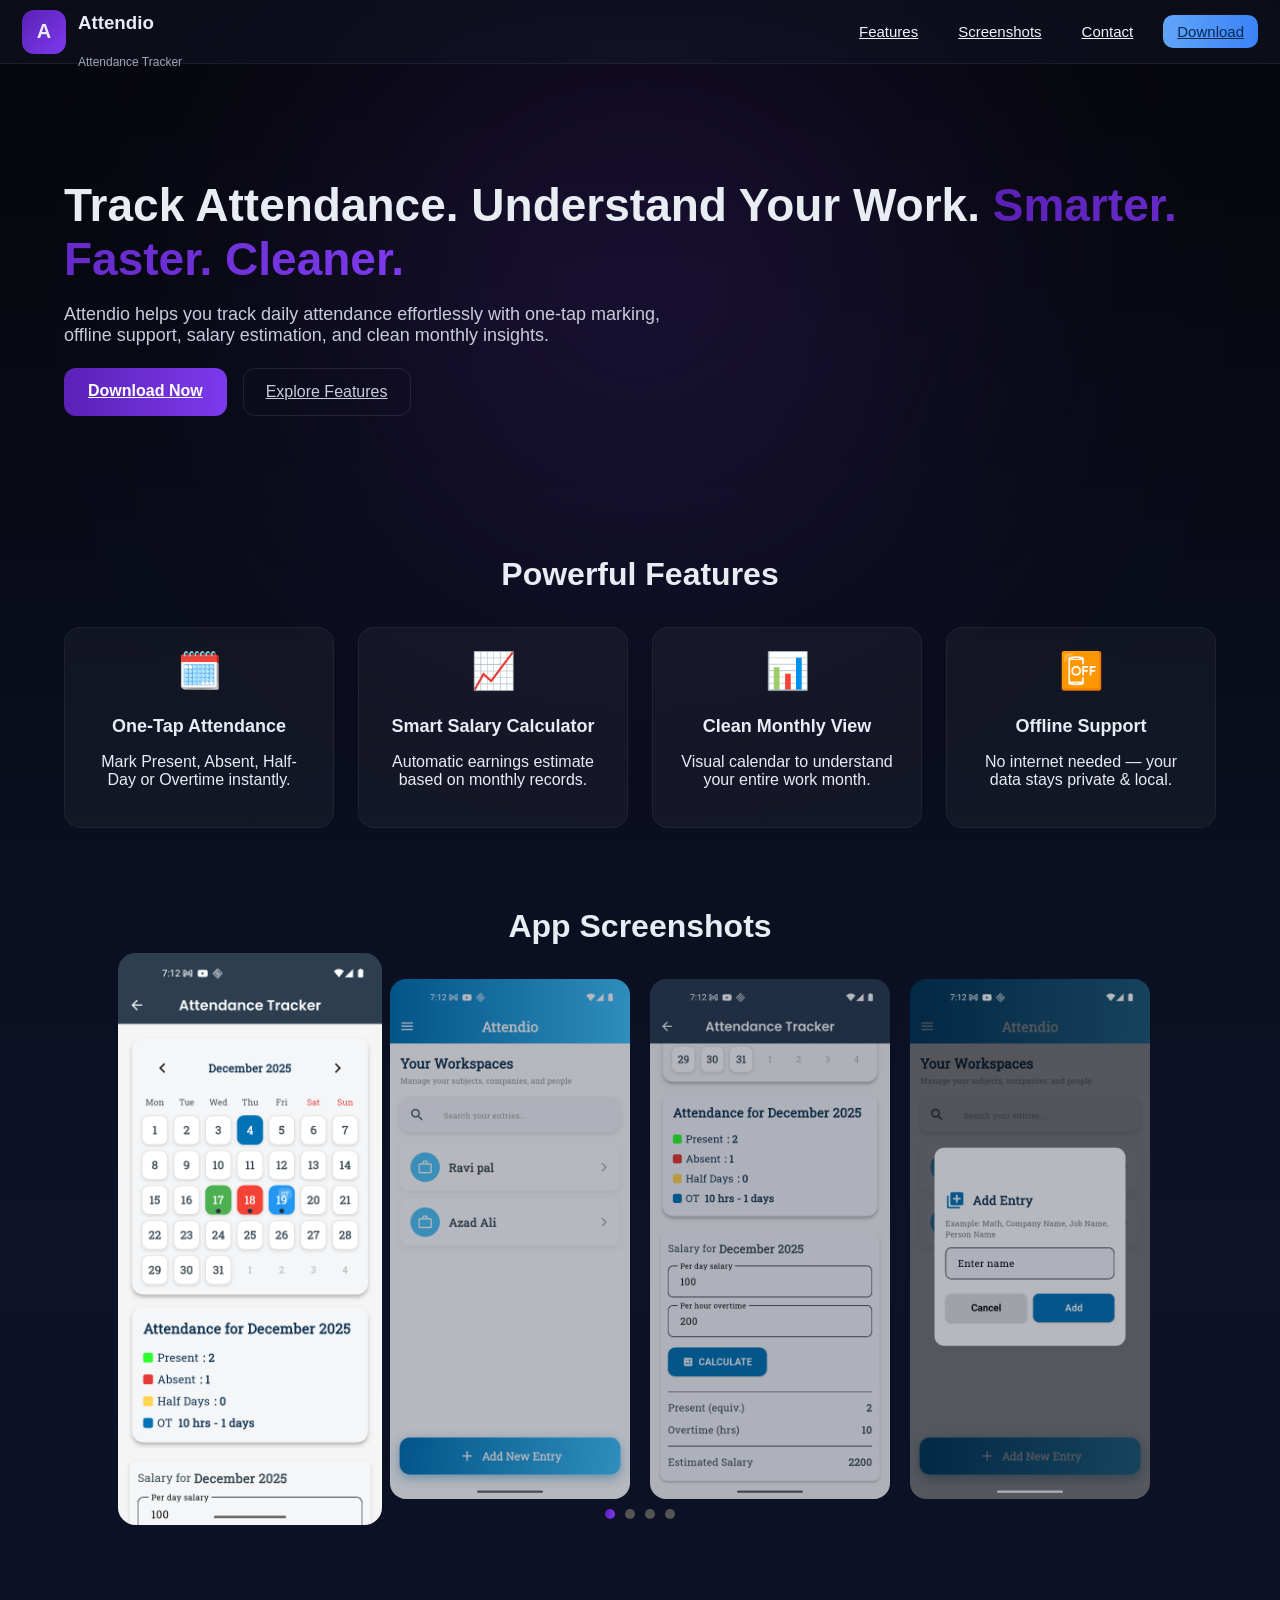
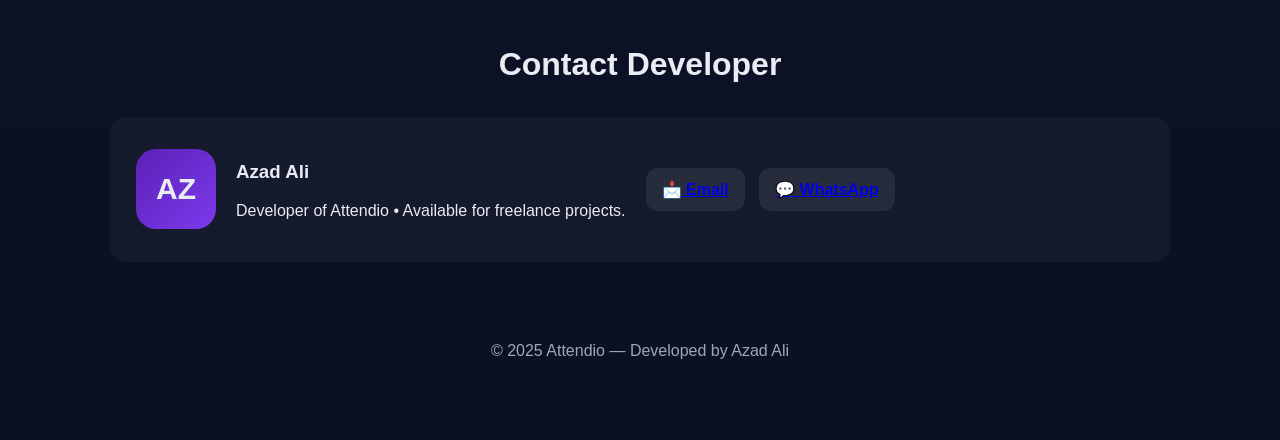
==== commit 3f56b7c0: "changes" ====
--- a/index.html
+++ b/index.html
@@ -2,110 +2,144 @@
 <html lang="en">
 
 <head>
-  <meta charset="UTF-8">
-  <meta name="viewport" content="width=device-width, initial-scale=1.0">
-  <title>Attendio — Smart Attendance Tracker</title>
-  <link rel="stylesheet" href="style.css">
+    <meta charset="UTF-8">
+    <meta name="viewport" content="width=device-width, initial-scale=1.0">
+    <title>Attendio — Smart Attendance Tracker App</title>
+    <link rel="stylesheet" href="style.css">
 </head>
 
 <body>
 
-  <!-- Sticky Header -->
-  <header class="topbar">
+<!-- HEADER -->
+<header class="topbar">
     <div class="brand">
-      <div class="logo">A</div>
-      <div>
-        <h3>Attendio</h3>
-        <span class="tagline">Attendance Tracker</span>
-      </div>
+        <div class="logo">A</div>
+        <div>
+            <h3>Attendio</h3>
+            <span class="tagline">Attendance Tracker</span>
+        </div>
     </div>
 
-    <nav>
-      <a href="#features">Features</a>
-      <a href="#screenshots">Screenshots</a>
-      <a href="#contact">Contact</a>
-      <a class="cta" href="https://play.google.com/store/apps/details?id=com.brownfish.attendio" target="_blank">Download</a>
+    <nav class="nav-links">
+        <a href="#features">Features</a>
+        <a href="#screenshots">Screenshots</a>
+        <a href="#contact">Contact</a>
+        <a class="cta" href="https://play.google.com/store/apps/details?id=com.brownfish.attendio" target="_blank">Download</a>
     </nav>
-  </header>
 
-  <!-- HERO SECTION -->
-  <section class="hero">
+    <!-- Mobile menu -->
+    <div class="hamburger" id="hamburger">☰</div>
+</header>
+
+<!-- Mobile menu drawer -->
+<div class="mobile-menu" id="mobileMenu">
+    <a href="#features">Features</a>
+    <a href="#screenshots">Screenshots</a>
+    <a href="#contact">Contact</a>
+    <a class="cta" href="https://play.google.com/store/apps/details?id=com.brownfish.attendio" target="_blank">Download</a>
+</div>
+
+
+<!-- HERO -->
+<section class="hero">
     <div class="hero-left fade-up">
-      <h1>Track Your Attendance, Smarter & Faster</h1>
-      <p>Attendio helps you manage attendance with one-tap marking, clean monthly summaries, and an offline-first experience.</p>
+        <h1>Track Attendance. Understand Your Work.  
+            <span class="grad">Smarter. Faster. Cleaner.</span>
+        </h1>
 
-      <div class="actions">
-        <a class="btn-primary" href="https://play.google.com/store/apps/details?id=com.brownfish.attendio" target="_blank">
-          Get on Google Play
-        </a>
-        <a class="btn-ghost" href="#features">See Features</a>
-      </div>
-    </div>
-  </section>
+        <p>
+            Attendio helps you track daily attendance effortlessly with  
+            one-tap marking, offline support, salary estimation, and clean monthly insights.
+        </p>
 
-  <!-- FEATURES -->
-  <section id="features" class="features fade-up">
-    <div class="feature">
-      <h4>✔ One-Tap Attendance</h4>
-      <p>Mark present, absent, half-day or overtime instantly with a simple UI.</p>
+        <div class="actions">
+            <a class="btn-primary" href="https://play.google.com/store/apps/details?id=com.brownfish.attendio" target="_blank">
+                Download Now
+            </a>
+            <a class="btn-ghost" href="#features">Explore Features</a>
+        </div>
     </div>
 
-    <div class="feature">
-      <h4>✔ Smart Salary Estimates</h4>
-      <p>Enter per-day salary and get automatic monthly estimates.</p>
+    <div class="hero-glow"></div>
+</section>
+
+
+<!-- FEATURES -->
+<section id="features" class="features fade-up">
+    <h2 class="section-title">Powerful Features</h2>
+
+    <div class="feature-grid">
+        <div class="feature-card">
+            <div class="icon">🗓️</div>
+            <h4>One-Tap Attendance</h4>
+            <p>Mark Present, Absent, Half-Day or Overtime instantly.</p>
+        </div>
+
+        <div class="feature-card">
+            <div class="icon">📈</div>
+            <h4>Smart Salary Calculator</h4>
+            <p>Automatic earnings estimate based on monthly records.</p>
+        </div>
+
+        <div class="feature-card">
+            <div class="icon">📊</div>
+            <h4>Clean Monthly View</h4>
+            <p>Visual calendar to understand your entire work month.</p>
+        </div>
+
+        <div class="feature-card">
+            <div class="icon">📴</div>
+            <h4>Offline Support</h4>
+            <p>No internet needed — your data stays private & local.</p>
+        </div>
+    </div>
+</section>
+
+
+<!-- SCREENSHOTS -->
+<section id="screenshots" class="screenshots fade-up">
+    <h2 class="section-title">App Screenshots</h2>
+
+    <div class="carousel" id="carousel">
+        <img src="screenshot1.png" class="center">
+        <img src="screenshot2.png">
+        <img src="screenshot3.png">
+        <img src="screenshot4.png">
     </div>
 
-    <div class="feature">
-      <h4>✔ Monthly Calendar View</h4>
-      <p>A clean, organized calendar with highlights for each day.</p>
+    <div class="dots" id="dots">
+        <div class="dot active" data-i="0"></div>
+        <div class="dot" data-i="1"></div>
+        <div class="dot" data-i="2"></div>
+        <div class="dot" data-i="3"></div>
     </div>
+</section>
 
-    <div class="feature">
-      <h4>✔ Works Offline</h4>
-      <p>Save attendance even without internet — your data stays with you.</p>
+
+<!-- CONTACT -->
+<section id="contact" class="contact fade-up">
+    <h2 class="section-title">Contact Developer</h2>
+
+    <div class="contact-box">
+        <div class="avatar">AZ</div>
+
+        <div class="contact-info">
+            <h3>Azad Ali</h3>
+            <p>Developer of Attendio • Available for freelance projects.</p>
+        </div>
+
+        <div class="contact-links">
+            <a href="mailto:azadsaifi70149@gmail.com">📩 Email</a>
+            <a href="https://wa.me/919315149804" target="_blank">💬 WhatsApp</a>
+        </div>
     </div>
-  </section>
+</section>
 
-  <!-- SCREENSHOTS -->
-  <section id="screenshots" class="carousel-wrap fade-up">
-    <h2>Screenshots</h2>
 
-    <div class="carousel" id="carousel">
-      <img src="screenshot1.png" class="center">
-      <img src="screenshot2.png">
-      <img src="screenshot3.png">
-      <img src="screenshot4.png">
-    </div>
+<footer>
+    © 2025 Attendio — Developed by Azad Ali  
+</footer>
 
-    <div class="carousel-controls" id="dots">
-      <div class="dot active" data-i="0"></div>
-      <div class="dot" data-i="1"></div>
-      <div class="dot" data-i="2"></div>
-      <div class="dot" data-i="3"></div>
-    </div>
-  </section>
-
-  <!-- CONTACT SECTION -->
-  <section id="contact" class="contact fade-up">
-    <div class="left">
-      <div class="avatar">AZ</div>
-
-      <div class="info">
-        <h3>Azad Ali — Developer</h3>
-        <p>For development queries, freelance work, or support — contact anytime.</p>
-      </div>
-    </div>
-
-    <div class="links">
-      <a href="mailto:azadsaifi70149@gmail.com">Email</a>
-      <a href="https://wa.me/919315149804" target="_blank">WhatsApp</a>
-    </div>
-  </section>
-
-  <footer>
-    © 2025 Attendio · Built by Azad Ali  
-  </footer>
-
-  <script src="script.js"></script>
+<script src="script.js"></script>
 </body>
 </html>
--- a/style.css
+++ b/style.css
@@ -1,217 +1,247 @@
-:root{
-  --accent1:#5b21b6;
-  --accent2:#7c3aed;
-  --accent3:#60a5fa;
-  --muted:#9ca3af;
-  --bg:#0f172a;
-}
-
-body{
-  margin:0;
-  font-family:Inter,system-ui,Arial;
-  background:linear-gradient(180deg,#060a14,#0e1530 60%,#0b1023);
-  color:#e6e6e6;
+/* VARIABLES */
+:root {
+  --accent1: #5b21b6;
+  --accent2: #7c3aed;
+  --accent3: #60a5fa;
+  --muted: #a0a6b8;
+  --bg: #0f172a;
+  --glass: rgba(255,255,255,0.06);
+}
+
+* {
+  box-sizing: border-box;
+}
+
+body {
+  margin: 0;
+  font-family: Inter, sans-serif;
+  background: linear-gradient(180deg, #05060a, #0d1228 60%, #0b1023);
+  color: #e8ecf3;
+  overflow-x: hidden;
 }
 
 /* HEADER */
-.topbar{
-  position:fixed;
-  inset:0 auto auto 0;
-  right:0;
-  height:62px;
-  padding:10px 20px;
+.topbar {
+  position: fixed;
+  top:0; left:0; right:0;
+  height: 64px;
+  padding:10px 22px;
+  background: rgba(22,26,46,0.4);
+  backdrop-filter: blur(8px);
+  border-bottom:1px solid rgba(255,255,255,0.06);
+  display:flex; align-items:center; justify-content:space-between;
+  z-index:100;
+}
+
+.brand { display:flex; align-items:center; gap:12px; }
+.logo {
+  width:44px; height:44px;
+  background:linear-gradient(135deg,var(--accent1),var(--accent2));
+  border-radius:12px; display:flex; align-items:center; justify-content:center;
+  font-weight:800; font-size:20px;
+}
+
+.tagline { font-size:12px; color:var(--muted); }
+
+nav { display:flex; gap:20px; align-items:center; }
+nav a { color:#f1f3f8; font-size:15px; padding:6px 10px; border-radius:8px; }
+nav a:hover { background:rgba(255,255,255,0.05); }
+.cta { background:linear-gradient(90deg,var(--accent3),#3b82f6); padding:8px 14px!important; border-radius:10px; color:#042a52!important; }
+
+/* MOBILE NAV */
+.hamburger { display:none; font-size:26px; cursor:pointer; }
+.mobile-menu {
+  display:none; flex-direction:column; gap:16px;
+  background:rgba(15,19,35,0.98);
+  position:fixed; top:64px; left:0; right:0; padding:20px;
+}
+.mobile-menu a { padding:12px 0; font-size:18px; }
+
+/* HERO */
+.hero {
+  padding-top:140px;
+  padding-bottom:90px;
+  padding-left:24px; padding-right:24px;
+  max-width:1200px; margin:auto; position:relative;
+}
+
+.hero-left h1 {
+  font-size:46px;
+  margin-bottom:12px;
+}
+
+.hero-left .grad {
+  background:linear-gradient(90deg,var(--accent1),var(--accent2));
+  -webkit-background-clip:text;
+  -webkit-text-fill-color:transparent;
+}
+
+.hero-left p {
+  font-size:18px;
+  max-width:620px;
+  color:#c8ccda;
+}
+
+.actions { display:flex; gap:16px; margin-top:22px; }
+
+.btn-primary {
+  background:linear-gradient(90deg,var(--accent1),var(--accent2));
+  padding:14px 24px;
+  border-radius:12px;
+  font-weight:700;
+  color:white;
+}
+
+.btn-ghost {
+  border:1px solid rgba(255,255,255,0.1);
+  padding:14px 22px;
+  border-radius:12px;
+  color:#c8ccda;
+}
+
+/* HERO GLOW */
+.hero-glow {
+  position:absolute;
+  top:-120px;
+  left:50%;
+  transform:translateX(-50%);
+  width:800px;
+  height:800px;
+  background:radial-gradient(circle,var(--accent2) 0%, transparent 60%);
+  filter:blur(160px);
+  opacity:0.4;
+  z-index:-1;
+}
+
+/* SECTION TITLE */
+.section-title {
+  text-align:center;
+  font-size:32px;
+  margin-bottom:34px;
+}
+
+/* FEATURES */
+.features { max-width:1200px; margin:50px auto; padding:0 24px; }
+.feature-grid {
+  display:grid;
+  grid-template-columns:repeat(auto-fit,minmax(240px,1fr));
+  gap:24px;
+}
+
+.feature-card {
+  background:rgba(255,255,255,0.04);
+  padding:22px;
+  border-radius:16px;
+  border:1px solid rgba(255,255,255,0.05);
+  text-align:center;
+}
+
+.feature-card .icon {
+  font-size:36px;
+  margin-bottom:10px;
+}
+
+.feature-card h4 {
+  font-size:18px;
+  margin-bottom:6px;
+}
+
+/* SCREENSHOTS */
+.screenshots {
+  max-width:1200px; margin:80px auto; padding:0 20px;
+  text-align:center;
+}
+
+.carousel {
   display:flex;
-  justify-content:space-between;
-  align-items:center;
-  background:rgba(255,255,255,0.02);
-  border-bottom:1px solid rgba(255,255,255,0.05);
-  backdrop-filter:blur(8px);
-  z-index:50;
-}
-
-.brand{
+  gap:20px;
+  justify-content:center;
+  flex-wrap:wrap;
+}
+
+.carousel img {
+  width:240px;
+  border-radius:16px;
+  opacity:0.7;
+  transition:0.3s;
+}
+
+.carousel img.center {
+  transform:scale(1.1);
+  opacity:1;
+}
+
+.dots {
+  display:flex; gap:10px; justify-content:center; margin-top:10px;
+}
+
+.dot {
+  width:10px; height:10px; border-radius:50%;
+  background:#555; cursor:pointer;
+}
+
+.dot.active {
+  background:linear-gradient(90deg,var(--accent1),var(--accent2));
+}
+
+/* CONTACT */
+.contact {
+  max-width:1100px;
+  margin:60px auto;
+  padding:20px;
+}
+
+.contact-box {
+  background:rgba(255,255,255,0.04);
+  padding:26px;
+  border-radius:16px;
   display:flex;
   align-items:center;
-  gap:12px;
-}
-
-.logo{
-  width:42px;
-  height:42px;
+  gap:20px;
+  flex-wrap:wrap;
+}
+
+.avatar {
+  width:80px; height:80px;
   background:linear-gradient(135deg,var(--accent1),var(--accent2));
-  border-radius:12px;
-  display:flex;
-  justify-content:center;
-  align-items:center;
-  font-weight:700;
-}
-
-.tagline{
-  font-size:12px;
-  color:var(--muted);
-}
-
-nav{
-  display:flex;
-  gap:18px;
-}
-
-nav a{
-  padding:6px 10px;
-  border-radius:6px;
-  font-size:14px;
-  color:#e5e7eb;
-}
-
-nav a:hover{
-  background:rgba(255,255,255,0.05);
-}
-
-.cta{
-  background:linear-gradient(90deg,var(--accent3),#3b82f6);
-  padding:8px 12px;
-  border-radius:8px;
-  font-weight:700;
-  color:#042a52 !important;
-}
-
-/* HERO */
-.hero{
-  padding:120px 20px 50px;
-  max-width:1100px;
-  margin:auto;
-  text-align:left;
-}
-
-.hero h1{
-  font-size:42px;
-  margin-bottom:10px;
-}
-
-.hero p{
-  font-size:18px;
-  max-width:640px;
-  color:#d1d5db;
-}
-
-.actions{
-  display:flex;
-  gap:14px;
-  margin-top:20px;
-}
-
-.btn-primary{
-  background:linear-gradient(90deg,var(--accent1),var(--accent2));
-  padding:14px 20px;
-  border-radius:12px;
-  color:white;
-  font-weight:700;
-}
-
-.btn-ghost{
-  border:1px solid rgba(255,255,255,0.1);
-  padding:12px 18px;
-  border-radius:12px;
-  color:#d1d5db;
-}
-
-/* FEATURES */
-.features{
-  max-width:1100px;
-  margin:50px auto;
-  display:grid;
-  grid-template-columns:repeat(auto-fit,minmax(240px,1fr));
-  gap:20px;
-  padding:0 20px;
-}
-
-.feature{
-  background:rgba(255,255,255,0.04);
-  padding:18px;
-  border-radius:14px;
-  border:1px solid rgba(255,255,255,0.07);
-}
-
-.feature h4{
-  margin:0 0 6px;
-  color:#fff;
-}
-
-/* SCREENSHOTS */
-.carousel-wrap{
-  text-align:center;
-  max-width:1100px;
-  margin:70px auto;
-}
-
-.carousel{
-  display:flex;
-  gap:18px;
-  justify-content:center;
-  flex-wrap:wrap;
-}
-
-.carousel img{
-  width:240px;
-  border-radius:14px;
-  opacity:0.7;
-  transition:0.2s;
-}
-
-.carousel img.center{
-  transform:scale(1.06);
-  opacity:1;
-}
-
-.carousel-controls{
-  display:flex;
-  justify-content:center;
-  gap:10px;
-  margin-top:10px;
-}
-
-.dot{
-  width:10px;height:10px;
-  background:#444;
-  border-radius:50%;
-  cursor:pointer;
-}
-
-.dot.active{
-  background:linear-gradient(90deg,var(--accent1),var(--accent2));
-}
-
-/* CONTACT */
-.contact{
-  max-width:1000px;
-  margin:60px auto;
-  padding:24px;
-  background:rgba(255,255,255,0.04);
-  border-radius:14px;
-  display:flex;
-  justify-content:space-between;
-  flex-wrap:wrap;
-}
-
-.avatar{
-  width:70px;height:70px;
-  border-radius:14px;
-  background:linear-gradient(135deg,var(--accent1),var(--accent2));
-  display:flex;
-  justify-content:center;
-  align-items:center;
-  font-size:26px;font-weight:700;
-}
-
-.links a{
+  border-radius:20px;
+  display:flex; align-items:center; justify-content:center;
+  font-weight:800; font-size:30px;
+}
+
+.contact-links a {
+  display:inline-block;
   background:rgba(255,255,255,0.08);
   padding:12px 16px;
+  margin-right:10px;
   border-radius:12px;
   font-weight:600;
 }
 
-footer{
-  text-align:center;
+footer {
+  text-align:center;
+  margin:60px 0 80px;
   color:var(--muted);
-  margin:40px 0 80px;
-}
+}
+
+/* ANIMATIONS */
+.fade-up {
+  opacity:0;
+  transform:translateY(20px);
+  animation:fadeUp 0.8s ease forwards;
+}
+
+@keyframes fadeUp {
+  to { opacity:1; transform:none; }
+}
+
+/* RESPONSIVE */
+@media (max-width:900px) {
+  nav { display:none; }
+  .hamburger { display:block; }
+}
+
+@media (max-width:600px) {
+  .hero-left h1 { font-size:32px; }
+  .carousel img { width:180px; }
+}
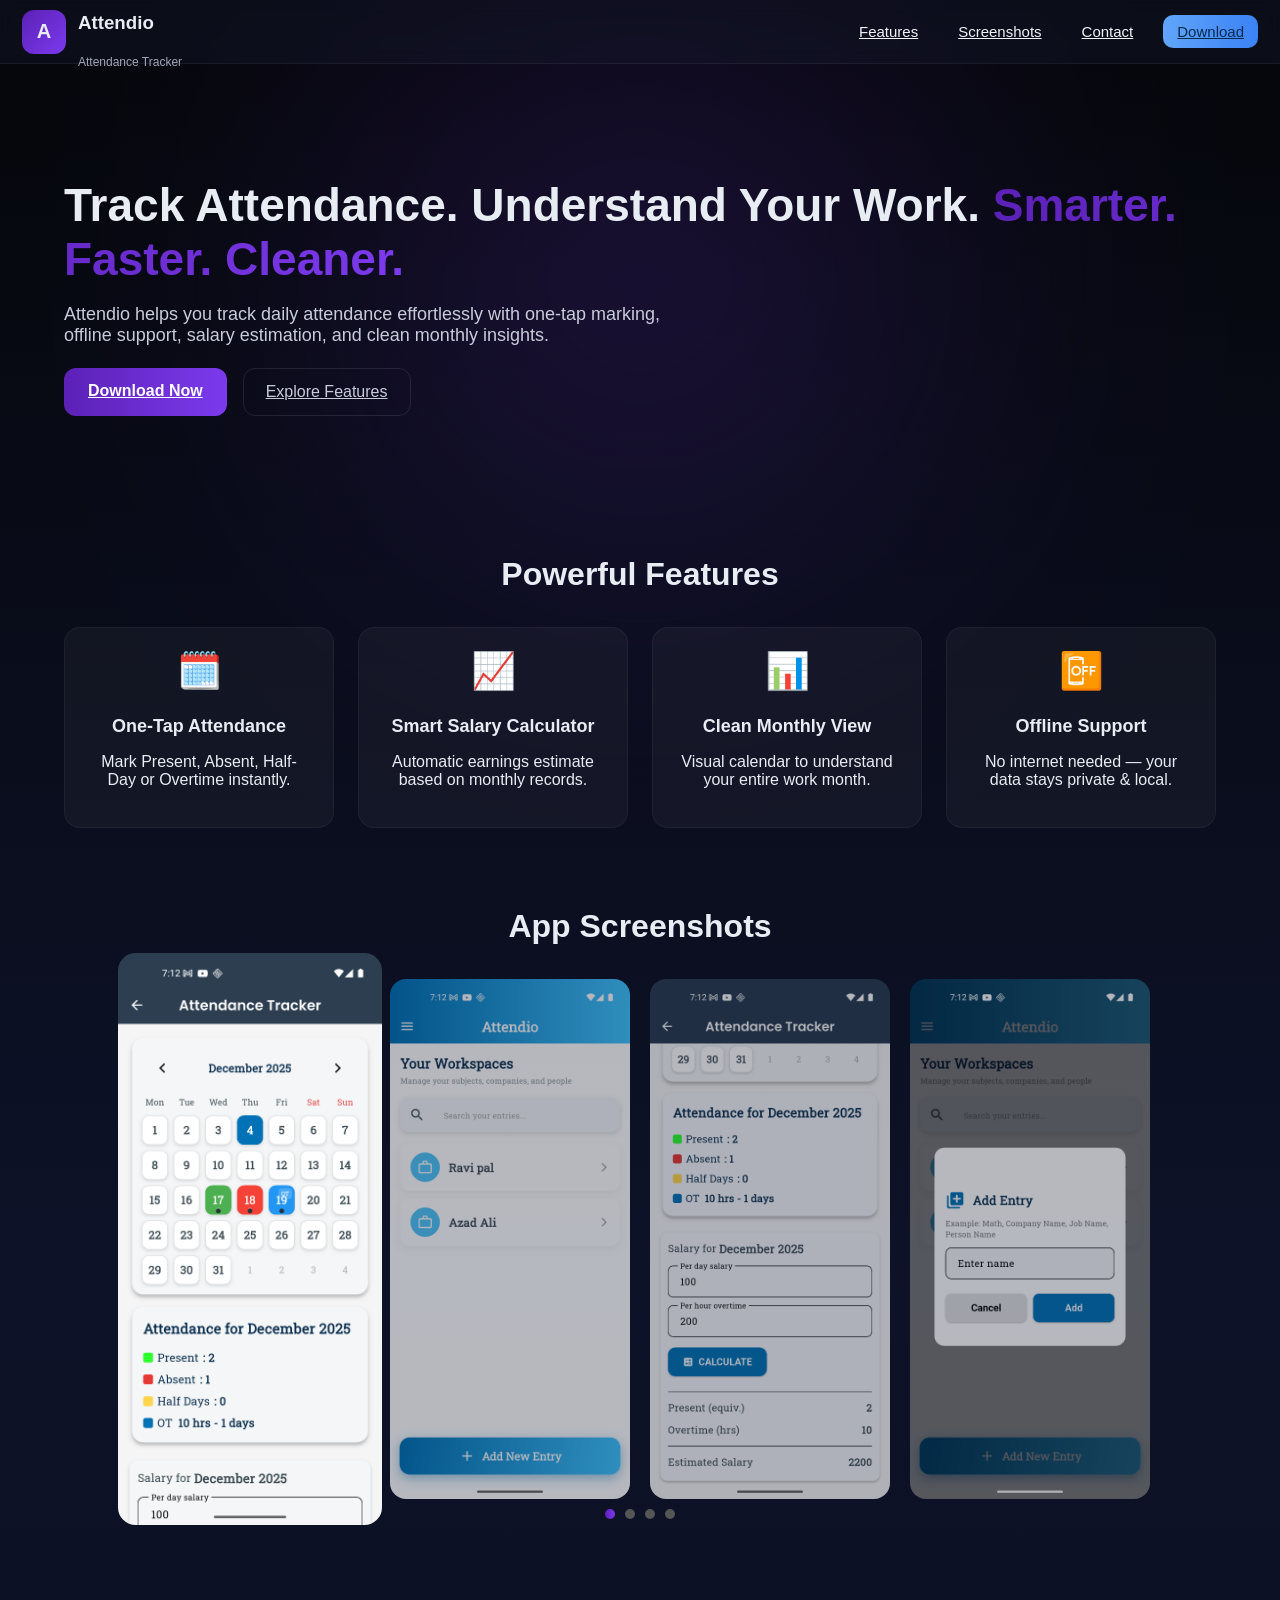
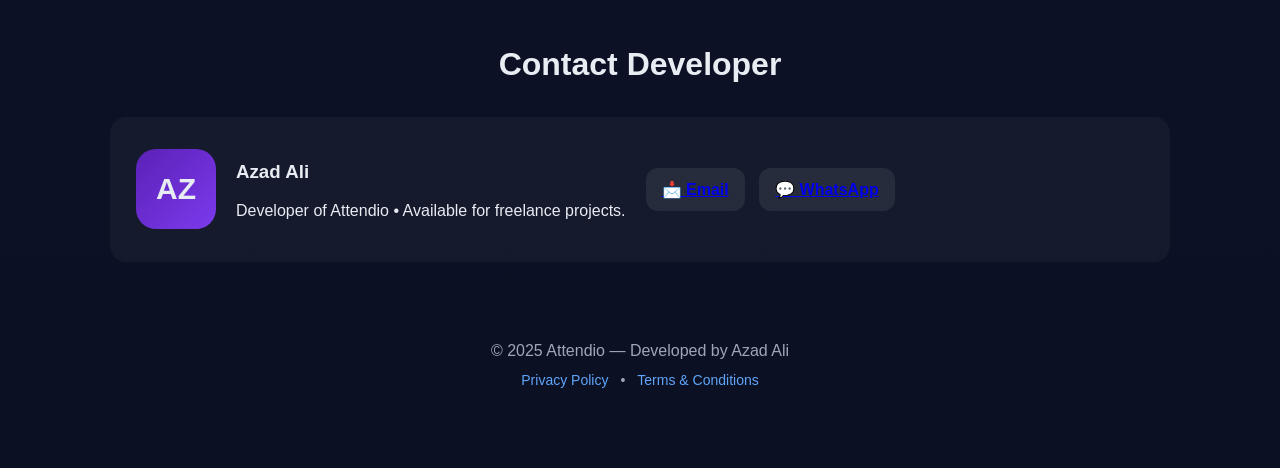
==== commit 85977d8d: "Add Privacy Policy and Terms links to homepage footer Updated the homepage footer to include links t" ====
--- a/index.html
+++ b/index.html
@@ -137,7 +137,12 @@
 
 
 <footer>
-    © 2025 Attendio — Developed by Azad Ali  
+    © 2025 Attendio — Developed by Azad Ali
+    <div class="footer-links">
+        <a href="privacy.html">Privacy Policy</a>
+        <span>•</span>
+        <a href="terms.html">Terms & Conditions</a>
+    </div>
 </footer>
 
 <script src="script.js"></script>
--- a/style.css
+++ b/style.css
@@ -224,6 +224,26 @@
   color:var(--muted);
 }
 
+.footer-links {
+  margin-top: 12px;
+  display: flex;
+  align-items: center;
+  justify-content: center;
+  gap: 12px;
+  font-size: 14px;
+}
+
+.footer-links a {
+  color: var(--accent3);
+  text-decoration: none;
+  transition: opacity 0.2s;
+}
+
+.footer-links a:hover {
+  opacity: 0.7;
+  text-decoration: underline;
+}
+
 /* ANIMATIONS */
 .fade-up {
   opacity:0;
